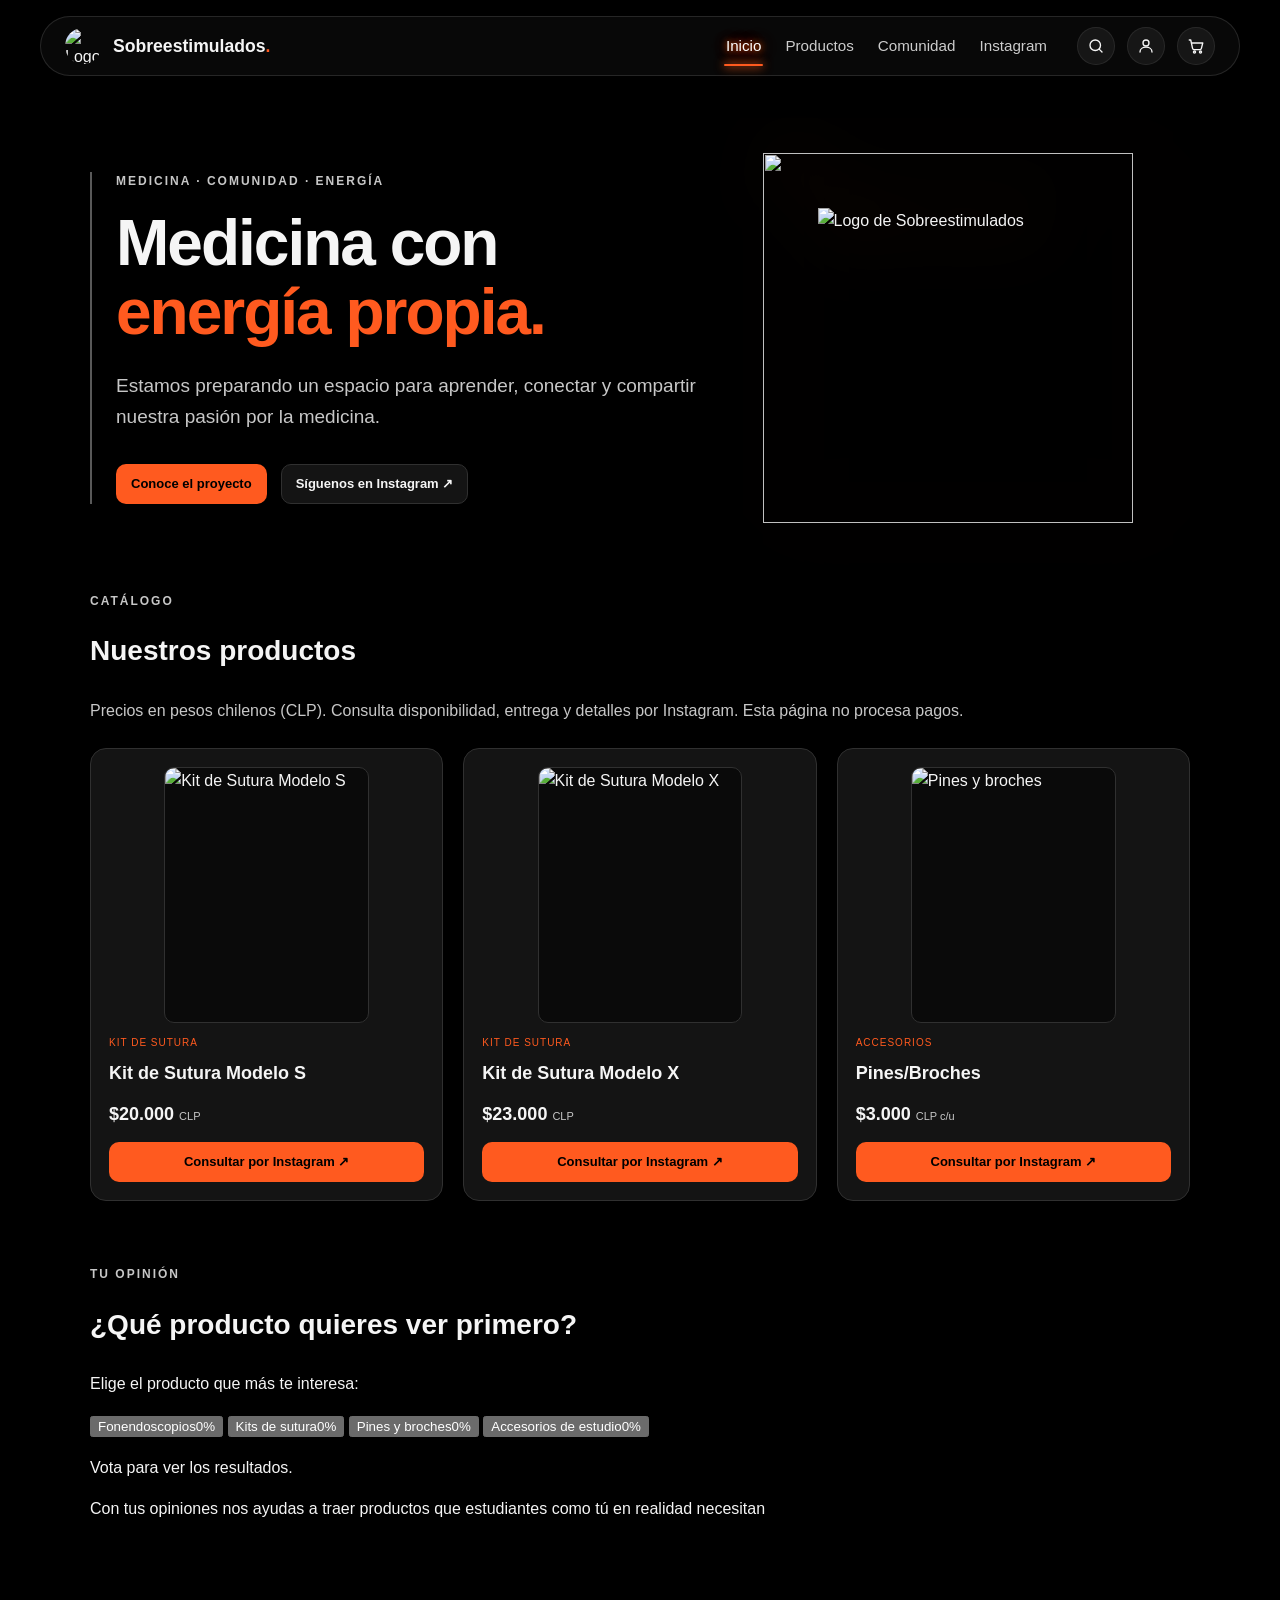
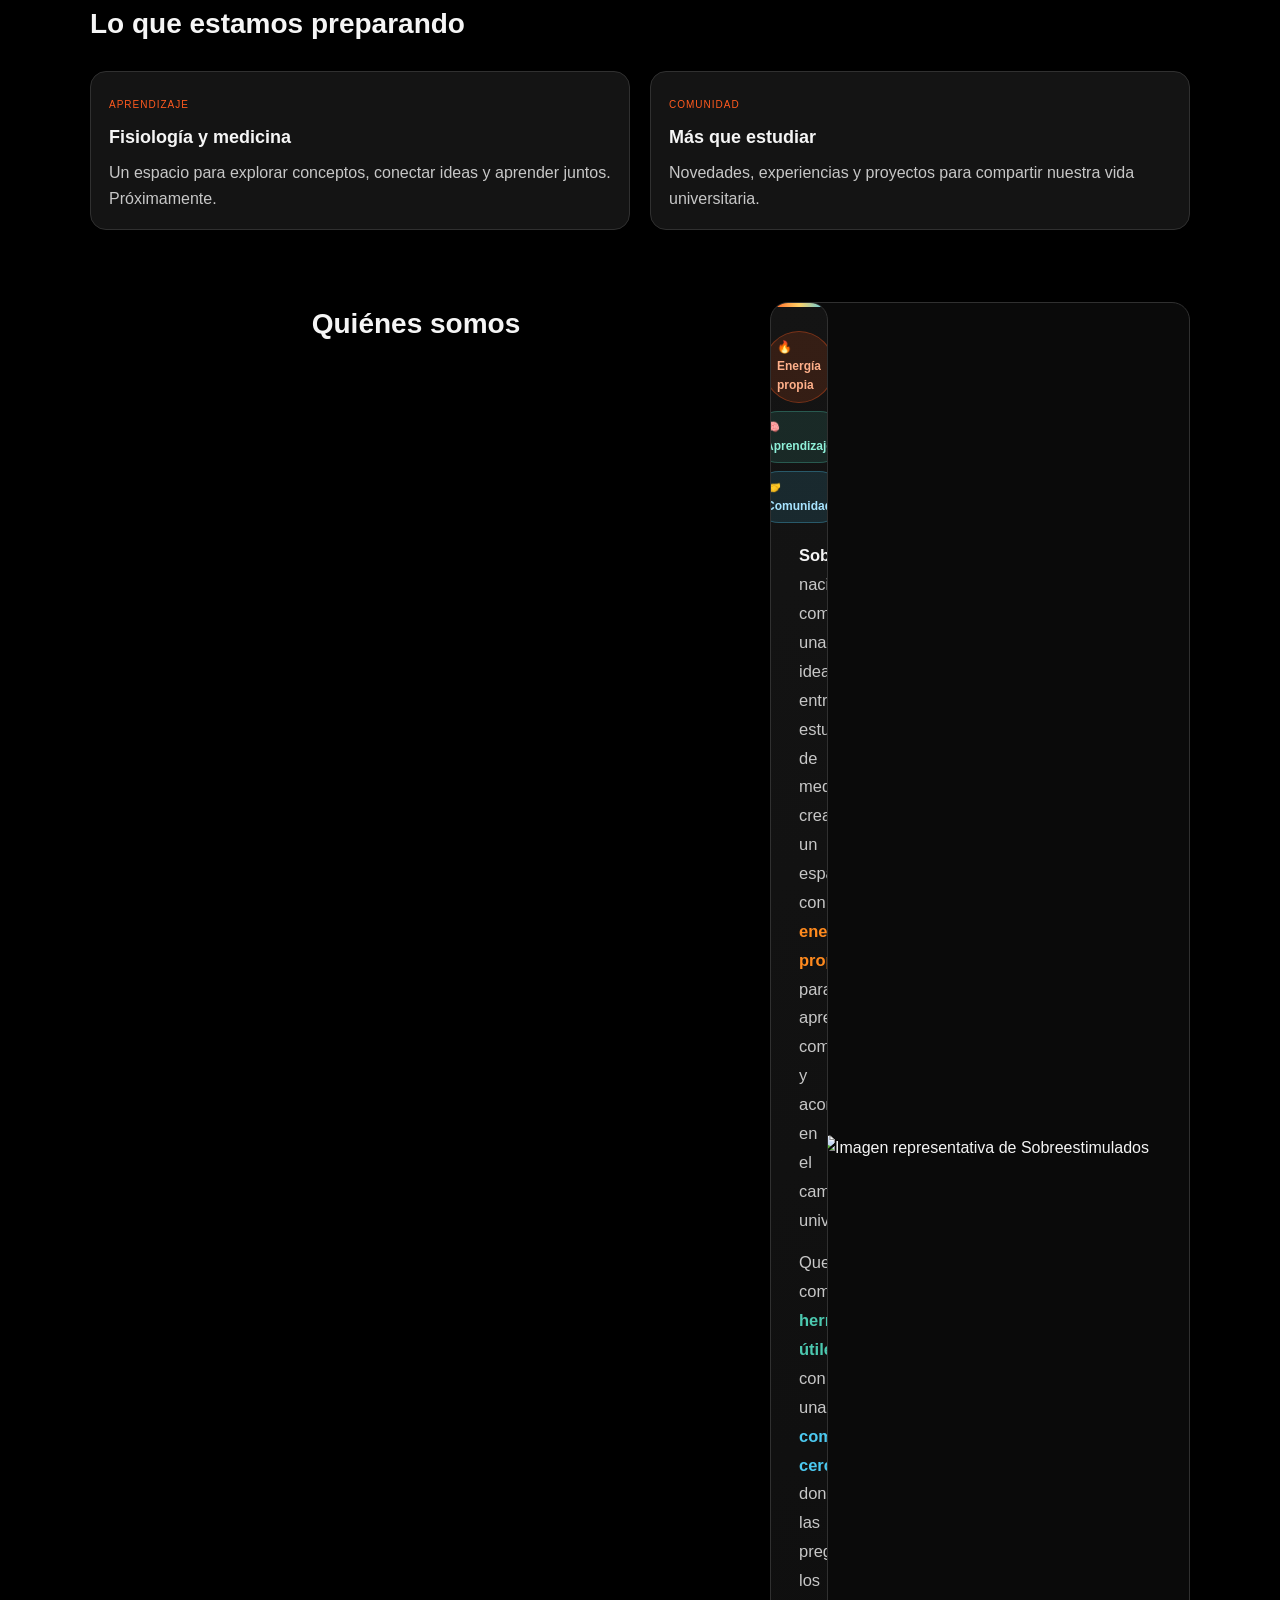
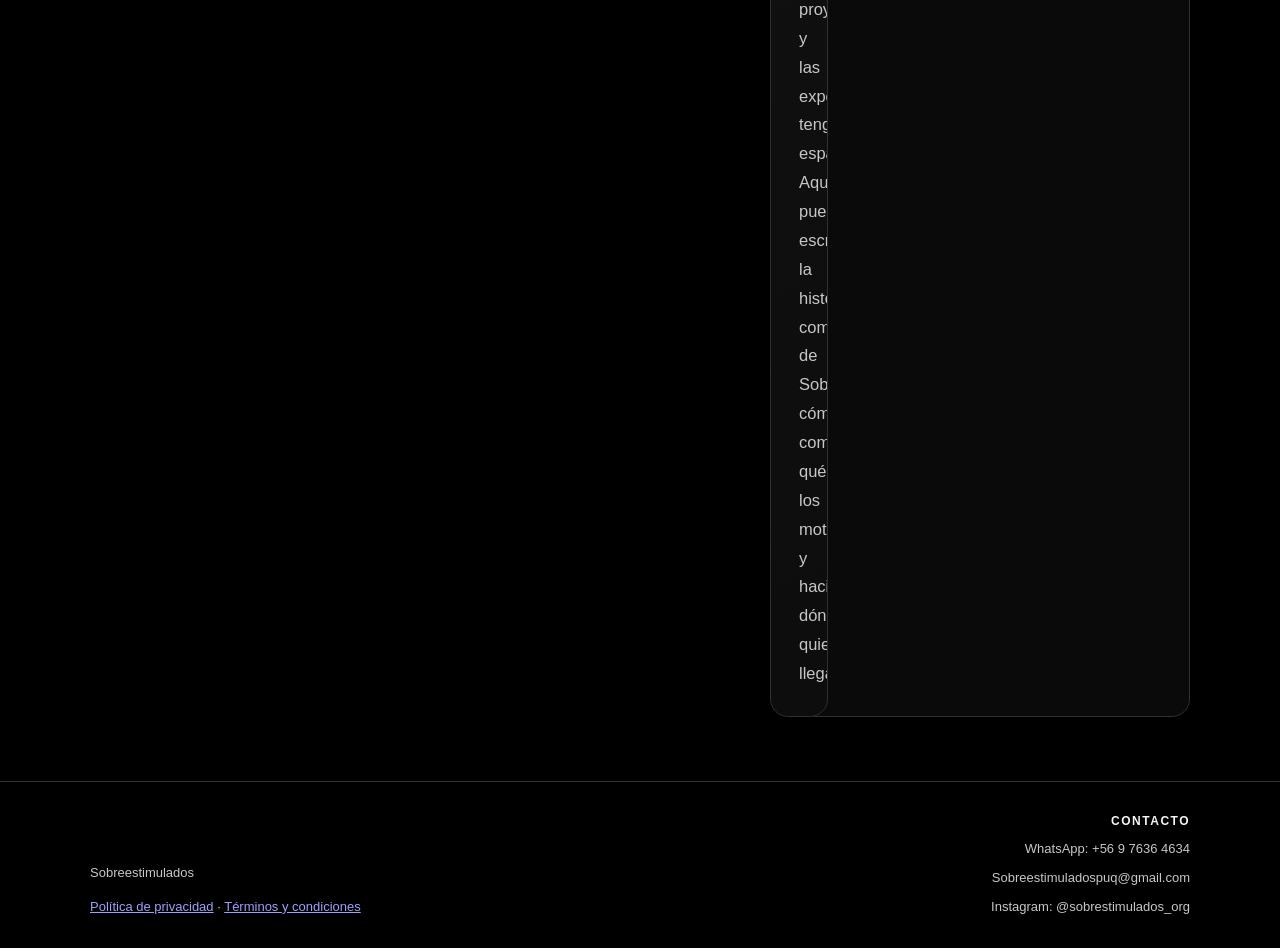
==== public/index.html @ a758793e "Centra Quiénes somos sobre su texto y alinea el hero con línea vertical" ====
<!DOCTYPE html>
<html lang="es-CL">
<head>
<meta charset="UTF-8">
<meta name="viewport" content="width=device-width, initial-scale=1.0, viewport-fit=cover">
<title>Sobreestimulados | Medicina, comunidad y energía</title>
<meta name="description" content="Sitio oficial de Sobreestimulados: kits de sutura, accesorios y una comunidad para aprender medicina con energía propia. Consulta disponibilidad por Instagram.">
<link rel="canonical" href="https://sobreestimulados.cl/">
<meta name="theme-color" content="#000000">
<meta property="og:type" content="website">
<meta property="og:site_name" content="Sobreestimulados">
<meta property="og:title" content="Sobreestimulados | Medicina, comunidad y energía">
<meta property="og:description" content="Kits de sutura, accesorios y comunidad para estudiantes de medicina. Consulta disponibilidad por Instagram.">
<meta property="og:url" content="https://sobreestimulados.cl/">
<meta property="og:image" content="https://sobreestimulados.cl/Logo%20SE%20png.png">
<meta property="og:locale" content="es_CL">
<meta name="twitter:card" content="summary_large_image">
<meta name="twitter:title" content="Sobreestimulados | Medicina, comunidad y energía">
<meta name="twitter:description" content="Kits de sutura, accesorios y comunidad para estudiantes de medicina. Consulta disponibilidad por Instagram.">
<meta name="twitter:image" content="https://sobreestimulados.cl/Logo%20SE%20png.png">
<meta http-equiv="Content-Security-Policy" content="default-src 'self'; script-src 'self' https://static.cloudflareinsights.com; style-src 'self' 'unsafe-inline' https://fonts.googleapis.com; font-src https://fonts.gstatic.com; img-src 'self' data:; connect-src 'self' https://cloudflareinsights.com; base-uri 'self'; form-action 'self'; object-src 'none'">
<link rel="icon" type="image/png" href="/Favicon%20Sobreestimulados.png?v=1">
<link rel="preconnect" href="https://fonts.googleapis.com">
<link rel="preconnect" href="https://fonts.gstatic.com" crossorigin>
<link href="https://fonts.googleapis.com/css2?family=League+Spartan:wght@600;700&display=swap" rel="stylesheet">
<link rel="stylesheet" href="/encuesta.css">
<style>
.logo-title,.hero-title{font-family:"League Spartan",system-ui,-apple-system,BlinkMacSystemFont,"Segoe UI",sans-serif;font-weight:700}
.hero-title{letter-spacing:.02em}
:root{--fondo:#000000;--superficie:#141414;--naranja:#FF5A1F;--naranja-hover:#FF8A1E;--texto:#F5F5F5;--texto-secundario:#C7C7C7;--borde:#303030}
*{box-sizing:border-box;-webkit-tap-highlight-color:transparent}html{color-scheme:dark;scroll-behavior:smooth}body{margin:0;min-height:100vh;background:var(--fondo);color:var(--texto);font-family:Arial,sans-serif;line-height:1.6;padding-top:calc(92px + env(safe-area-inset-top))}.contenedor{width:min(1100px,90%);margin:0 auto}.header-wrapper{position:fixed;top:max(16px,env(safe-area-inset-top));left:0;right:0;z-index:1000;display:flex;justify-content:center;padding:0 16px;pointer-events:none}.capsule-header{pointer-events:auto;width:100%;max-width:1200px;min-height:60px;display:flex;align-items:center;justify-content:space-between;gap:20px;padding:0 24px;border-radius:40px;background:rgba(18,18,18,.45);-webkit-backdrop-filter:blur(16px) saturate(180%);backdrop-filter:blur(16px) saturate(180%);border:1px solid rgba(255,255,255,.12);box-shadow:0 8px 32px rgba(0,0,0,.3);will-change:transform,backdrop-filter;transition:background-color .3s ease,border-color .3s ease}.marca-zona{display:flex;align-items:center;gap:12px;min-width:0}.logo-header{width:36px;height:36px;object-fit:contain;border-radius:50%;flex:0 0 auto}.marca{color:var(--texto);font-size:17.6px;font-weight:800;text-decoration:none;white-space:nowrap}.marca span{color:var(--naranja)}.header-derecha{display:flex;align-items:center;gap:28px}.nav-principal{display:flex;align-items:center;gap:20px}.nav-principal a{position:relative;color:#CCCCCC;text-decoration:none;font-size:15.2px;font-weight:500;white-space:nowrap;padding:6px 2px;transition:color .3s ease,text-shadow .3s ease}.nav-principal a::after{content:"";position:absolute;bottom:-2px;left:50%;width:0;height:2px;background-color:var(--naranja);box-shadow:0 0 8px var(--naranja),0 0 12px rgba(255,85,0,.8);border-radius:2px;transition:width .3s ease,left .3s ease}.nav-principal a:hover,.nav-principal a[aria-current="page"]{color:#FFFFFF;text-shadow:0 0 6px rgba(255,85,0,.9),0 0 12px rgba(255,85,0,.6),0 0 20px rgba(255,85,0,.4)}.nav-principal a:hover::after,.nav-principal a[aria-current="page"]::after{width:100%;left:0}.iconos-header{display:flex;align-items:center;gap:12px}.icono-header{display:inline-flex;align-items:center;justify-content:center;width:38px;height:38px;border:1px solid rgba(255,255,255,.08);border-radius:50%;background:rgba(255,255,255,.06);color:var(--texto);transition:background-color .2s ease,transform .15s ease}.icono-header:hover{background:rgba(255,255,255,.15)}.icono-header:active{transform:scale(.92)}.icono-header svg{width:18px;height:18px;fill:none;stroke:currentColor;stroke-width:1.8;stroke-linecap:round;stroke-linejoin:round}.portada{display:grid;grid-template-columns:1fr;align-items:center;gap:40px;padding:56px 0 64px;overflow:hidden}.hero-contenido{min-width:0;margin-left:0;border-left:2px solid rgba(255,255,255,.35);padding-left:24px}.hero-logo-columna{display:flex;justify-content:center;align-items:center}.hero-logo-wrapper{position:relative;width:380px;height:380px;display:flex;align-items:center;justify-content:center;margin:0 auto;transform:translateX(-5px);filter:drop-shadow(20px 0 35px rgba(255,85,0,.35));transition:transform .3s ease}.hero-mascot{position:relative;width:260px;height:260px;z-index:10;object-fit:contain}.hero-flames{position:absolute;top:50%;left:50%;width:370px;height:370px;z-index:1;object-fit:contain;pointer-events:none;user-select:none;transform:translate(-50%,-50%);transform-origin:center;animation:flameGlow 2.5s ease-in-out infinite alternate}.etiqueta{margin:0 0 18px;color:var(--texto-secundario);font-size:12px;font-weight:700;letter-spacing:2px;text-align:left}h1{margin:0 0 24px;font-size:clamp(38px,6vw,64px);line-height:1.08;letter-spacing:-2px;text-align:left}h1 span{color:var(--naranja)}.descripcion{max-width:580px;margin:0;color:var(--texto-secundario);font-size:19px;text-align:left}.acciones{display:flex;flex-wrap:wrap;gap:14px;margin-top:32px;justify-content:flex-start}.boton{display:inline-flex;justify-content:center;align-items:center;min-height:40px;padding:8px 14px;border:1px solid transparent;border-radius:10px;font-size:13px;font-weight:700;text-decoration:none;transition:background-color .2s,border-color .2s}.boton-principal{background:var(--naranja);color:#000000}.boton-principal:hover{background:var(--naranja-hover)}.boton-secundario{background:var(--superficie);color:var(--texto);border-color:var(--borde)}.boton-secundario:hover{border-color:var(--naranja)}a:focus-visible{outline:3px solid var(--naranja);outline-offset:5px}.seccion{padding-bottom:64px;scroll-margin-top:110px}h2{margin:0 0 24px;font-size:28px}.tarjetas{display:grid;grid-template-columns:repeat(2,minmax(0,1fr));gap:20px}.tarjeta{padding:18px;background:var(--superficie);border:1px solid var(--borde);border-radius:16px}.categoria{color:var(--naranja);font-size:10px;letter-spacing:1px}.tarjeta h3{margin:8px 0;font-size:18px}.tarjeta p{margin:0;color:var(--texto-secundario)}footer{padding:30px 0;border-top:1px solid var(--borde);color:var(--texto-secundario);font-size:13px}.footer-contenido{display:flex;flex-direction:column;gap:22px;align-items:flex-start;justify-content:space-between}.footer-contacto{display:flex;flex-direction:column;gap:8px;text-align:right;align-items:flex-end;margin-left:auto}.footer-contacto a{color:var(--texto-secundario);text-decoration:none;transition:color .2s ease}.footer-contacto a:hover{color:var(--naranja)}.footer-contacto strong{display:block;color:var(--texto);font-size:12px;letter-spacing:1.5px;text-transform:uppercase}
.productos-grid{display:grid;grid-template-columns:repeat(3,minmax(0,1fr));gap:20px}.producto{display:flex;flex-direction:column;min-width:0}.foto-producto{display:block;width:65%;margin:0 auto 12px;height:auto;aspect-ratio:4/5;object-fit:contain;background:#0A0A0A;border:1px solid var(--borde);border-radius:10px}.tarjeta .precio{margin:4px 0 14px;color:var(--texto);font-size:18px;font-weight:800}.precio small{font-size:11px;font-weight:400;color:var(--texto-secundario)}.producto .boton{margin-top:auto}.nota-productos{color:var(--texto-secundario);margin:0 0 24px}
.saltar{position:absolute;left:-9999px;top:0;background:var(--naranja);color:#000;padding:12px 18px;border-radius:0 0 12px 0;font-weight:700;z-index:1100}.saltar:focus{left:0}
.quienes-bloque{margin-top:72px;display:grid;grid-template-columns:1fr;gap:24px}.quienes-bloque h2{grid-column:1;text-align:center;margin-bottom:0}.quienes-grid{display:grid;grid-template-columns:1fr;gap:24px;align-items:stretch}.quienes-texto{padding:28px;background:linear-gradient(160deg,#141414,#0D0D0D);border:1px solid var(--borde);border-radius:18px;position:relative;overflow:hidden}.quienes-texto::before{content:"";position:absolute;top:0;left:0;width:100%;height:4px;background:linear-gradient(90deg,#FF5A1F,#FFD166,#4CC9F0)}.quienes-chips{display:flex;flex-wrap:wrap;justify-content:center;gap:8px;margin:0 0 18px}.chip{display:inline-flex;align-items:center;gap:6px;padding:6px 12px;border-radius:999px;font-size:12px;font-weight:700;border:1px solid rgba(255,255,255,.12)}.chip-naranja{background:rgba(255,90,31,.14);color:#FFB08A;border-color:rgba(255,90,31,.35)}.chip-verde{background:rgba(76,201,176,.12);color:#8FF0D9;border-color:rgba(76,201,176,.30)}.chip-celeste{background:rgba(76,201,240,.12);color:#A8E4FF;border-color:rgba(76,201,240,.30)}.quienes-texto p{margin:0;color:var(--texto-secundario);font-size:16.5px;line-height:1.75}.quienes-texto p+p{margin-top:14px}.quienes-centrado{text-align:center}.quienes-texto strong{color:var(--texto)}.resaltado-naranja{color:#FF8A1E;font-weight:700}.resaltado-verde{color:#4CC9B0;font-weight:700}.resaltado-celeste{color:#4CC9F0;font-weight:700}.quienes-imagen{display:flex;align-items:center;justify-content:center;padding:20px;background:#0A0A0A;border:1px solid var(--borde);border-radius:18px;min-height:280px}.quienes-imagen img{width:100%;max-width:420px;height:auto;object-fit:contain;border-radius:14px}
@keyframes flameGlow{from{filter:drop-shadow(0 0 12px rgba(255,90,31,.4));transform:translate(-50%,-50%) scale(1)}to{filter:drop-shadow(0 0 26px rgba(255,138,30,.75));transform:translate(-50%,-50%) scale(1.04)}}
@media(min-width:900px){.portada{grid-template-columns:minmax(0,1fr) minmax(320px,430px);gap:48px}.hero-logo-columna{justify-content:flex-end;padding-right:45px}.quienes-bloque{grid-template-columns:minmax(0,1.15fr) minmax(280px,420px);gap:28px}.quienes-grid{grid-template-columns:minmax(0,1.15fr) minmax(280px,420px);gap:28px}.footer-contenido{flex-direction:row;align-items:flex-end}}
@media(max-width:1024px){.hero-logo-wrapper{transform:translateX(-5px);max-width:380px}}
@media(max-width:899px){.hero-logo-columna{order:-1;margin-bottom:8px;padding-right:0}.hero-logo-wrapper{width:min(320px,82vw);height:min(320px,82vw);transform:none;filter:none}.hero-mascot{width:min(220px,58vw);height:min(220px,58vw)}.hero-flames{width:min(370px,92vw);height:min(370px,92vw);top:50%;left:50%;transform:translate(-50%,-50%)}.header-derecha{gap:16px}.nav-principal{gap:14px}.nav-principal a{font-size:13.5px}.quienes-bloque{margin-top:56px}.footer-contacto{text-align:left;align-items:flex-start;margin-left:0}}
@media(max-width:768px){.nav-principal{display:none}.capsule-header{padding:0 16px;min-height:56px}}
@media(max-width:600px){.portada{padding:36px 0 48px;gap:28px}h1{letter-spacing:-1px}.tarjetas,.productos-grid{grid-template-columns:1fr}.acciones .boton{width:100%}.marca{font-size:16.5px}.iconos-header{gap:8px}.icono-header{width:34px;height:34px}.icono-header svg{width:16px;height:16px}.quienes-bloque{margin-top:48px}.quienes-texto{padding:22px}.quienes-imagen{min-height:220px;padding:16px}.footer-contenido{align-items:flex-start}.footer-contacto{text-align:left;align-items:flex-start}}
@media (prefers-reduced-motion: reduce){html{scroll-behavior:auto}.boton{transition:none}.hero-flames{animation:none}.capsule-header{transition:none}.hero-logo-wrapper{transition:none}}
</style>
</head>
<body>
<a class="saltar" href="#contenido">Saltar al contenido principal</a>
<div class="header-wrapper">
<header class="capsule-header">
<div class="marca-zona">
<img class="logo-header" src="/Logo%20SE%20png.png?v=logo-4" alt="Logo de Sobreestimulados" width="36" height="36">
<a class="marca" href="#inicio">Sobreestimulados<span>.</span></a>
</div>
<div class="header-derecha">
<nav class="nav-principal" aria-label="Navegación principal">
<a href="#inicio" aria-current="page">Inicio</a>
<a href="/productos.html">Productos</a>
<a href="#comunidad">Comunidad</a>
<a href="https://www.instagram.com/sobrestimulados_org/" target="_blank" rel="noopener noreferrer">Instagram</a>
</nav>
<div class="iconos-header" aria-hidden="true">
<span class="icono-header">
<svg viewBox="0 0 24 24"><circle cx="11" cy="11" r="7"></circle><path d="M20 20l-3.5-3.5"></path></svg>
</span>
<span class="icono-header">
<svg viewBox="0 0 24 24"><circle cx="12" cy="8" r="4"></circle><path d="M4 20c0-4 3.6-6.5 8-6.5s8 2.5 8 6.5"></path></svg>
</span>
<span class="icono-header">
<svg viewBox="0 0 24 24"><path d="M3 4h2l2.4 11.2a2 2 0 0 0 2 1.6h7.8a2 2 0 0 0 2-1.6L21 8H6"></path><circle cx="10" cy="20" r="1.4"></circle><circle cx="18" cy="20" r="1.4"></circle></svg>
</span>
</div>
</div>
</header>
</div>
<main id="contenido" class="contenedor">
<section id="inicio" class="portada" aria-labelledby="titulo">
<div class="hero-contenido">
<p class="etiqueta">MEDICINA · COMUNIDAD · ENERGÍA</p>
<h1 id="titulo">Medicina con<br><span>energía propia.</span></h1>
<p class="descripcion">Estamos preparando un espacio para aprender, conectar y compartir nuestra pasión por la medicina.</p>
<div class="acciones"><a class="boton boton-principal" href="#comunidad">Conoce el proyecto</a><a class="boton boton-secundario" href="https://www.instagram.com/sobrestimulados_org/" target="_blank" rel="noopener noreferrer">Síguenos en Instagram ↗</a></div>
</div>
<div class="hero-logo-columna">
<div class="hero-logo-wrapper">
<img class="hero-mascot" src="/Logo%20SE%20png.png?v=logo-4" alt="Logo de Sobreestimulados" width="260" height="260">
<img class="hero-flames" src="/Assets-llamas.png" alt="" aria-hidden="true" decoding="async" width="370" height="370">
</div>
</div>
</section>
<section id="productos" class="seccion" aria-labelledby="titulo-productos">
<p class="etiqueta">CATÁLOGO</p><h2 id="titulo-productos">Nuestros productos</h2>
<p class="nota-productos">Precios en pesos chilenos (CLP). Consulta disponibilidad, entrega y detalles por Instagram. Esta página no procesa pagos.</p>
<div class="productos-grid">
<article class="tarjeta producto"><img class="foto-producto" src="/kit-sutura-a.jpg" alt="Kit de Sutura Modelo S" loading="lazy" decoding="async" width="800" height="1000"><span class="categoria">KIT DE SUTURA</span><h3>Kit de Sutura Modelo S</h3><p class="precio">$20.000 <small>CLP</small></p><a class="boton boton-principal" href="https://www.instagram.com/sobrestimulados_org/" target="_blank" rel="noopener noreferrer" aria-label="Consultar por Instagram sobre Kit de Sutura Modelo S">Consultar por Instagram ↗</a></article>
<article class="tarjeta producto"><img class="foto-producto" src="/kit-sutura-x.jpg" alt="Kit de Sutura Modelo X" loading="lazy" decoding="async" width="800" height="1000"><span class="categoria">KIT DE SUTURA</span><h3>Kit de Sutura Modelo X</h3><p class="precio">$23.000 <small>CLP</small></p><a class="boton boton-principal" href="https://www.instagram.com/sobrestimulados_org/" target="_blank" rel="noopener noreferrer" aria-label="Consultar por Instagram sobre Kit de Sutura Modelo X">Consultar por Instagram ↗</a></article>
<article class="tarjeta producto"><img class="foto-producto" src="/pines-broches.jpg" alt="Pines y broches" loading="lazy" decoding="async" width="800" height="1000"><span class="categoria">ACCESORIOS</span><h3>Pines/Broches</h3><p class="precio">$3.000 <small>CLP c/u</small></p><a class="boton boton-principal" href="https://www.instagram.com/sobrestimulados_org/" target="_blank" rel="noopener noreferrer" aria-label="Consultar por Instagram sobre Pines/Broches">Consultar por Instagram ↗</a></article>
</div></section>
<section id="encuesta" class="seccion encuesta-seccion" aria-labelledby="titulo-encuesta">
<p class="etiqueta">TU OPINIÓN</p>
<h2 id="titulo-encuesta">¿Qué producto quieres ver primero?</h2>
<div class="survey-section">
<div class="survey-card">
<p class="survey-question">Elige el producto que más te interesa:</p>
<div class="survey-options" role="group" aria-label="Opciones de la encuesta">
<button class="poll-option" type="button" data-option="fonendoscopios"><span class="option-label">Fonendoscopios</span><span class="option-result"><span class="option-bar" aria-hidden="true"></span><span class="option-percent">0%</span></span></button>
<button class="poll-option" type="button" data-option="kits-sutura"><span class="option-label">Kits de sutura</span><span class="option-result"><span class="option-bar" aria-hidden="true"></span><span class="option-percent">0%</span></span></button>
<button class="poll-option" type="button" data-option="pines-broches"><span class="option-label">Pines y broches</span><span class="option-result"><span class="option-bar" aria-hidden="true"></span><span class="option-percent">0%</span></span></button>
<button class="poll-option" type="button" data-option="accesorios-estudio"><span class="option-label">Accesorios de estudio</span><span class="option-result"><span class="option-bar" aria-hidden="true"></span><span class="option-percent">0%</span></span></button>
</div>
<p class="survey-status" role="status" aria-live="polite">Vota para ver los resultados.</p>
</div>
<div class="survey-description">
<p>Con tus opiniones nos ayudas a traer productos que estudiantes como tú en realidad necesitan</p>
</div>
</div>
</section>
<section id="comunidad" class="seccion" aria-labelledby="titulo-comunidad"><h2 id="titulo-comunidad">Lo que estamos preparando</h2><div class="tarjetas"><article class="tarjeta"><span class="categoria">APRENDIZAJE</span><h3>Fisiología y medicina</h3><p>Un espacio para explorar conceptos, conectar ideas y aprender juntos. Próximamente.</p></article><article class="tarjeta"><span class="categoria">COMUNIDAD</span><h3>Más que estudiar</h3><p>Novedades, experiencias y proyectos para compartir nuestra vida universitaria.</p></article></div>
<div class="quienes-bloque">
<h2 id="titulo-quienes">Quiénes somos</h2>
<div class="quienes-grid">
<div class="quienes-texto">
<div class="quienes-chips" aria-hidden="true">
<span class="chip chip-naranja">🔥 Energía propia</span>
<span class="chip chip-verde">🧠 Aprendizaje</span>
<span class="chip chip-celeste">🤝 Comunidad</span>
</div>
<p><strong class="resaltado-naranja">Sobreestimulados</strong> nació como una idea entre estudiantes de medicina: crear un espacio con <span class="resaltado-naranja">energía propia</span> para aprender, compartir y acompañarse en el camino universitario.</p>
<p class="quienes-centrado">Queremos combinar <span class="resaltado-verde">herramientas útiles</span> con una <span class="resaltado-celeste">comunidad cercana</span>, donde las preguntas, los proyectos y las experiencias tengan espacio. Aquí puedes escribir la historia completa de Sobreestimulados: cómo comenzó, qué los motiva y hacia dónde quieren llegar.</p>
</div>
<div class="quienes-imagen">
<img src="/Logo%20SE%20png.png?v=quienes-somos" alt="Imagen representativa de Sobreestimulados" loading="lazy" decoding="async" width="420" height="420">
</div>
</div>
</div>
</section>
</main>
<footer><div class="contenedor"><div class="footer-contenido">
<div>
<p>Sobreestimulados</p>
<nav aria-label="Enlaces legales"><a href="/privacidad.html">Política de privacidad</a> · <a href="/terminos.html">Términos y condiciones</a></nav>
</div>
<div class="footer-contacto">
<strong>Contacto</strong>
<a href="https://wa.me/56976364634" target="_blank" rel="noopener noreferrer">WhatsApp: +56 9 7636 4634</a>
<a href="mailto:Sobreestimuladospuq@gmail.com">Sobreestimuladospuq@gmail.com</a>
<a href="https://www.instagram.com/sobrestimulados_org/" target="_blank" rel="noopener noreferrer">Instagram: @sobrestimulados_org</a>
</div>
</div></div></footer>
<script src="/encuesta.js" defer></script>
</body>
</html>
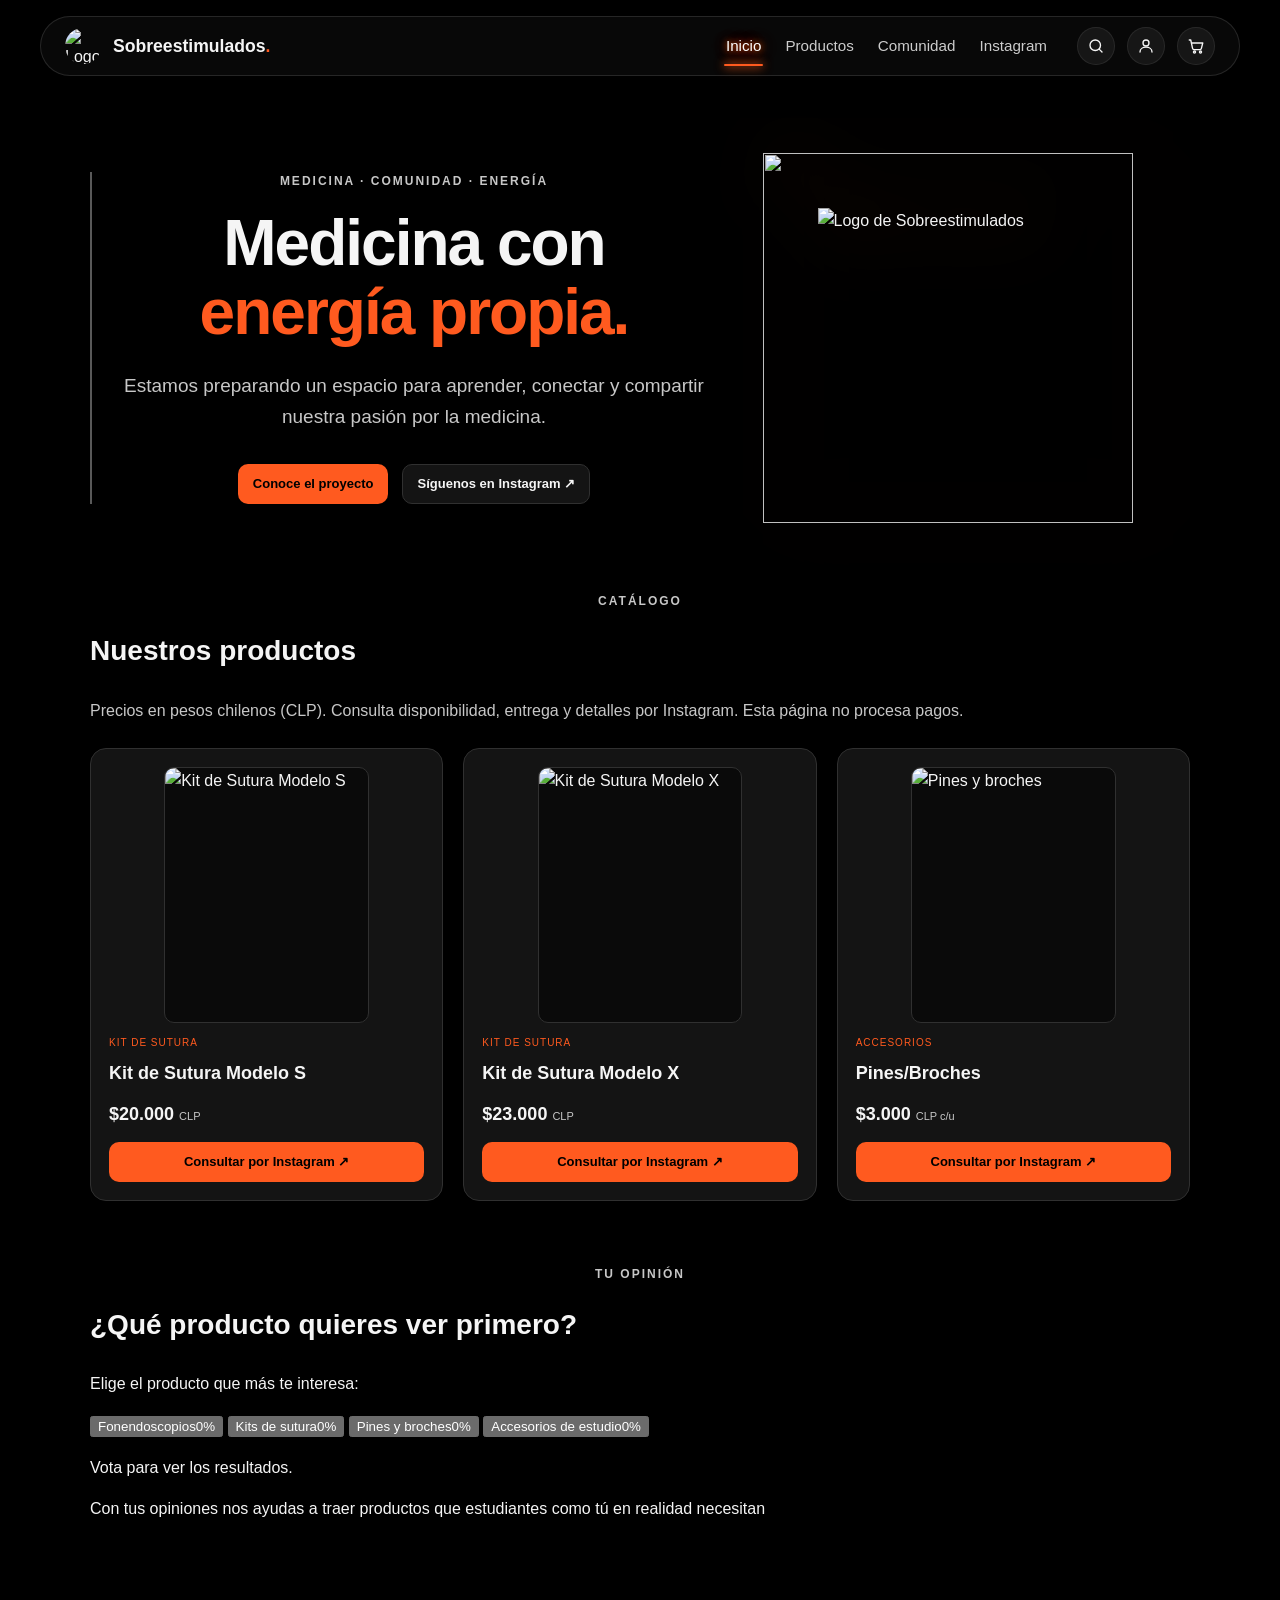
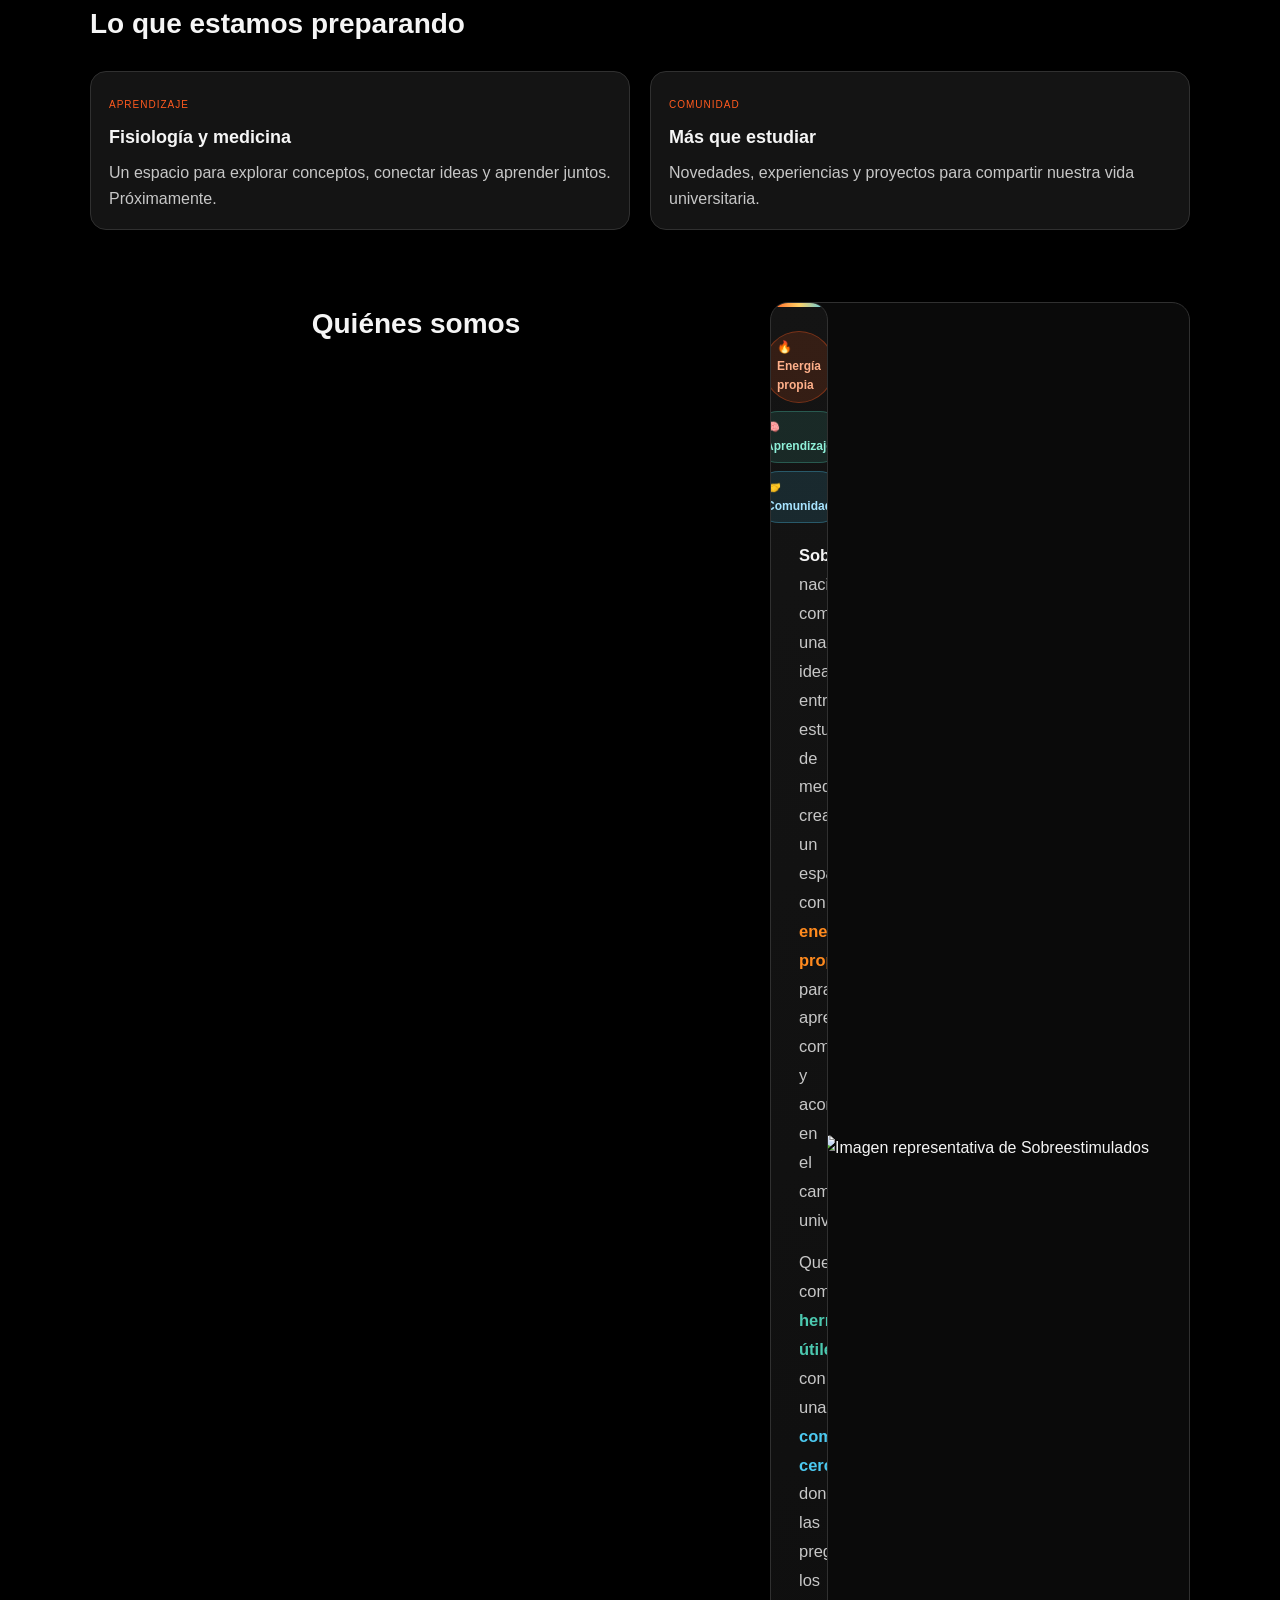
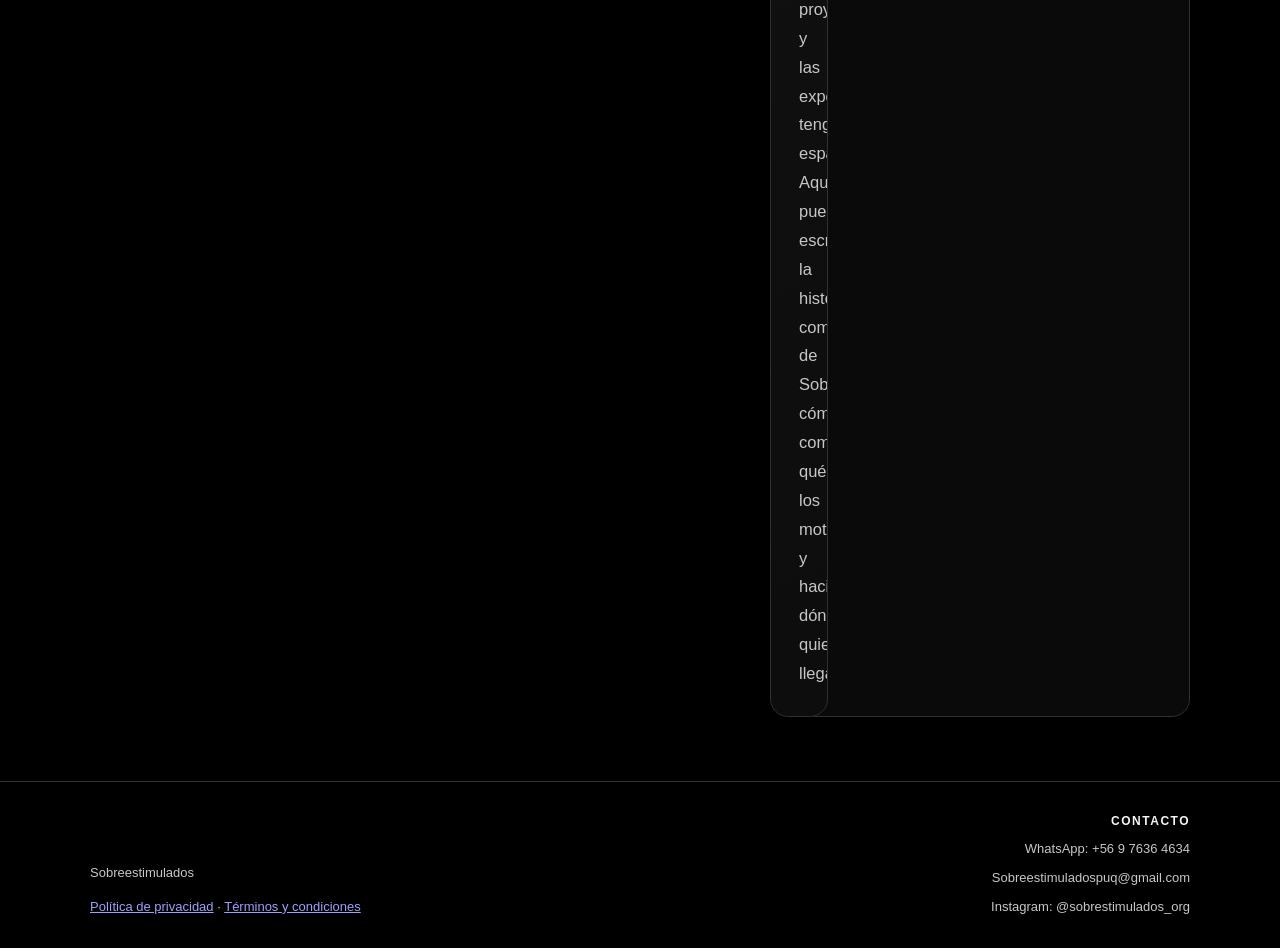
==== commit 1ca804e2: "Separa Quiénes somos y centra los elementos del hero" ====
--- a/public/index.html
+++ b/public/index.html
@@ -28,16 +28,16 @@
 .logo-title,.hero-title{font-family:"League Spartan",system-ui,-apple-system,BlinkMacSystemFont,"Segoe UI",sans-serif;font-weight:700}
 .hero-title{letter-spacing:.02em}
 :root{--fondo:#000000;--superficie:#141414;--naranja:#FF5A1F;--naranja-hover:#FF8A1E;--texto:#F5F5F5;--texto-secundario:#C7C7C7;--borde:#303030}
-*{box-sizing:border-box;-webkit-tap-highlight-color:transparent}html{color-scheme:dark;scroll-behavior:smooth}body{margin:0;min-height:100vh;background:var(--fondo);color:var(--texto);font-family:Arial,sans-serif;line-height:1.6;padding-top:calc(92px + env(safe-area-inset-top))}.contenedor{width:min(1100px,90%);margin:0 auto}.header-wrapper{position:fixed;top:max(16px,env(safe-area-inset-top));left:0;right:0;z-index:1000;display:flex;justify-content:center;padding:0 16px;pointer-events:none}.capsule-header{pointer-events:auto;width:100%;max-width:1200px;min-height:60px;display:flex;align-items:center;justify-content:space-between;gap:20px;padding:0 24px;border-radius:40px;background:rgba(18,18,18,.45);-webkit-backdrop-filter:blur(16px) saturate(180%);backdrop-filter:blur(16px) saturate(180%);border:1px solid rgba(255,255,255,.12);box-shadow:0 8px 32px rgba(0,0,0,.3);will-change:transform,backdrop-filter;transition:background-color .3s ease,border-color .3s ease}.marca-zona{display:flex;align-items:center;gap:12px;min-width:0}.logo-header{width:36px;height:36px;object-fit:contain;border-radius:50%;flex:0 0 auto}.marca{color:var(--texto);font-size:17.6px;font-weight:800;text-decoration:none;white-space:nowrap}.marca span{color:var(--naranja)}.header-derecha{display:flex;align-items:center;gap:28px}.nav-principal{display:flex;align-items:center;gap:20px}.nav-principal a{position:relative;color:#CCCCCC;text-decoration:none;font-size:15.2px;font-weight:500;white-space:nowrap;padding:6px 2px;transition:color .3s ease,text-shadow .3s ease}.nav-principal a::after{content:"";position:absolute;bottom:-2px;left:50%;width:0;height:2px;background-color:var(--naranja);box-shadow:0 0 8px var(--naranja),0 0 12px rgba(255,85,0,.8);border-radius:2px;transition:width .3s ease,left .3s ease}.nav-principal a:hover,.nav-principal a[aria-current="page"]{color:#FFFFFF;text-shadow:0 0 6px rgba(255,85,0,.9),0 0 12px rgba(255,85,0,.6),0 0 20px rgba(255,85,0,.4)}.nav-principal a:hover::after,.nav-principal a[aria-current="page"]::after{width:100%;left:0}.iconos-header{display:flex;align-items:center;gap:12px}.icono-header{display:inline-flex;align-items:center;justify-content:center;width:38px;height:38px;border:1px solid rgba(255,255,255,.08);border-radius:50%;background:rgba(255,255,255,.06);color:var(--texto);transition:background-color .2s ease,transform .15s ease}.icono-header:hover{background:rgba(255,255,255,.15)}.icono-header:active{transform:scale(.92)}.icono-header svg{width:18px;height:18px;fill:none;stroke:currentColor;stroke-width:1.8;stroke-linecap:round;stroke-linejoin:round}.portada{display:grid;grid-template-columns:1fr;align-items:center;gap:40px;padding:56px 0 64px;overflow:hidden}.hero-contenido{min-width:0;margin-left:0;border-left:2px solid rgba(255,255,255,.35);padding-left:24px}.hero-logo-columna{display:flex;justify-content:center;align-items:center}.hero-logo-wrapper{position:relative;width:380px;height:380px;display:flex;align-items:center;justify-content:center;margin:0 auto;transform:translateX(-5px);filter:drop-shadow(20px 0 35px rgba(255,85,0,.35));transition:transform .3s ease}.hero-mascot{position:relative;width:260px;height:260px;z-index:10;object-fit:contain}.hero-flames{position:absolute;top:50%;left:50%;width:370px;height:370px;z-index:1;object-fit:contain;pointer-events:none;user-select:none;transform:translate(-50%,-50%);transform-origin:center;animation:flameGlow 2.5s ease-in-out infinite alternate}.etiqueta{margin:0 0 18px;color:var(--texto-secundario);font-size:12px;font-weight:700;letter-spacing:2px;text-align:left}h1{margin:0 0 24px;font-size:clamp(38px,6vw,64px);line-height:1.08;letter-spacing:-2px;text-align:left}h1 span{color:var(--naranja)}.descripcion{max-width:580px;margin:0;color:var(--texto-secundario);font-size:19px;text-align:left}.acciones{display:flex;flex-wrap:wrap;gap:14px;margin-top:32px;justify-content:flex-start}.boton{display:inline-flex;justify-content:center;align-items:center;min-height:40px;padding:8px 14px;border:1px solid transparent;border-radius:10px;font-size:13px;font-weight:700;text-decoration:none;transition:background-color .2s,border-color .2s}.boton-principal{background:var(--naranja);color:#000000}.boton-principal:hover{background:var(--naranja-hover)}.boton-secundario{background:var(--superficie);color:var(--texto);border-color:var(--borde)}.boton-secundario:hover{border-color:var(--naranja)}a:focus-visible{outline:3px solid var(--naranja);outline-offset:5px}.seccion{padding-bottom:64px;scroll-margin-top:110px}h2{margin:0 0 24px;font-size:28px}.tarjetas{display:grid;grid-template-columns:repeat(2,minmax(0,1fr));gap:20px}.tarjeta{padding:18px;background:var(--superficie);border:1px solid var(--borde);border-radius:16px}.categoria{color:var(--naranja);font-size:10px;letter-spacing:1px}.tarjeta h3{margin:8px 0;font-size:18px}.tarjeta p{margin:0;color:var(--texto-secundario)}footer{padding:30px 0;border-top:1px solid var(--borde);color:var(--texto-secundario);font-size:13px}.footer-contenido{display:flex;flex-direction:column;gap:22px;align-items:flex-start;justify-content:space-between}.footer-contacto{display:flex;flex-direction:column;gap:8px;text-align:right;align-items:flex-end;margin-left:auto}.footer-contacto a{color:var(--texto-secundario);text-decoration:none;transition:color .2s ease}.footer-contacto a:hover{color:var(--naranja)}.footer-contacto strong{display:block;color:var(--texto);font-size:12px;letter-spacing:1.5px;text-transform:uppercase}
+*{box-sizing:border-box;-webkit-tap-highlight-color:transparent}html{color-scheme:dark;scroll-behavior:smooth}body{margin:0;min-height:100vh;background:var(--fondo);color:var(--texto);font-family:Arial,sans-serif;line-height:1.6;padding-top:calc(92px + env(safe-area-inset-top))}.contenedor{width:min(1100px,90%);margin:0 auto}.header-wrapper{position:fixed;top:max(16px,env(safe-area-inset-top));left:0;right:0;z-index:1000;display:flex;justify-content:center;padding:0 16px;pointer-events:none}.capsule-header{pointer-events:auto;width:100%;max-width:1200px;min-height:60px;display:flex;align-items:center;justify-content:space-between;gap:20px;padding:0 24px;border-radius:40px;background:rgba(18,18,18,.45);-webkit-backdrop-filter:blur(16px) saturate(180%);backdrop-filter:blur(16px) saturate(180%);border:1px solid rgba(255,255,255,.12);box-shadow:0 8px 32px rgba(0,0,0,.3);will-change:transform,backdrop-filter;transition:background-color .3s ease,border-color .3s ease}.marca-zona{display:flex;align-items:center;gap:12px;min-width:0}.logo-header{width:36px;height:36px;object-fit:contain;border-radius:50%;flex:0 0 auto}.marca{color:var(--texto);font-size:17.6px;font-weight:800;text-decoration:none;white-space:nowrap}.marca span{color:var(--naranja)}.header-derecha{display:flex;align-items:center;gap:28px}.nav-principal{display:flex;align-items:center;gap:20px}.nav-principal a{position:relative;color:#CCCCCC;text-decoration:none;font-size:15.2px;font-weight:500;white-space:nowrap;padding:6px 2px;transition:color .3s ease,text-shadow .3s ease}.nav-principal a::after{content:"";position:absolute;bottom:-2px;left:50%;width:0;height:2px;background-color:var(--naranja);box-shadow:0 0 8px var(--naranja),0 0 12px rgba(255,85,0,.8);border-radius:2px;transition:width .3s ease,left .3s ease}.nav-principal a:hover,.nav-principal a[aria-current="page"]{color:#FFFFFF;text-shadow:0 0 6px rgba(255,85,0,.9),0 0 12px rgba(255,85,0,.6),0 0 20px rgba(255,85,0,.4)}.nav-principal a:hover::after,.nav-principal a[aria-current="page"]::after{width:100%;left:0}.iconos-header{display:flex;align-items:center;gap:12px}.icono-header{display:inline-flex;align-items:center;justify-content:center;width:38px;height:38px;border:1px solid rgba(255,255,255,.08);border-radius:50%;background:rgba(255,255,255,.06);color:var(--texto);transition:background-color .2s ease,transform .15s ease}.icono-header:hover{background:rgba(255,255,255,.15)}.icono-header:active{transform:scale(.92)}.icono-header svg{width:18px;height:18px;fill:none;stroke:currentColor;stroke-width:1.8;stroke-linecap:round;stroke-linejoin:round}.portada{display:grid;grid-template-columns:1fr;align-items:center;gap:40px;padding:56px 0 64px;overflow:hidden}.hero-contenido{min-width:0;margin-left:0;border-left:2px solid rgba(255,255,255,.35);padding-left:24px;text-align:center}.hero-logo-columna{display:flex;justify-content:center;align-items:center}.hero-logo-wrapper{position:relative;width:380px;height:380px;display:flex;align-items:center;justify-content:center;margin:0 auto;transform:translateX(-5px);filter:drop-shadow(20px 0 35px rgba(255,85,0,.35));transition:transform .3s ease}.hero-mascot{position:relative;width:260px;height:260px;z-index:10;object-fit:contain}.hero-flames{position:absolute;top:50%;left:50%;width:370px;height:370px;z-index:1;object-fit:contain;pointer-events:none;user-select:none;transform:translate(-50%,-50%);transform-origin:center;animation:flameGlow 2.5s ease-in-out infinite alternate}.etiqueta{margin:0 0 18px;color:var(--texto-secundario);font-size:12px;font-weight:700;letter-spacing:2px;text-align:center}h1{margin:0 0 24px;font-size:clamp(38px,6vw,64px);line-height:1.08;letter-spacing:-2px;text-align:center}h1 span{color:var(--naranja)}.descripcion{max-width:580px;margin:0 auto;color:var(--texto-secundario);font-size:19px;text-align:center}.acciones{display:flex;flex-wrap:wrap;gap:14px;margin-top:32px;justify-content:center}.boton{display:inline-flex;justify-content:center;align-items:center;min-height:40px;padding:8px 14px;border:1px solid transparent;border-radius:10px;font-size:13px;font-weight:700;text-decoration:none;transition:background-color .2s,border-color .2s}.boton-principal{background:var(--naranja);color:#000000}.boton-principal:hover{background:var(--naranja-hover)}.boton-secundario{background:var(--superficie);color:var(--texto);border-color:var(--borde)}.boton-secundario:hover{border-color:var(--naranja)}a:focus-visible{outline:3px solid var(--naranja);outline-offset:5px}.seccion{padding-bottom:64px;scroll-margin-top:110px}h2{margin:0 0 24px;font-size:28px}.tarjetas{display:grid;grid-template-columns:repeat(2,minmax(0,1fr));gap:20px}.tarjeta{padding:18px;background:var(--superficie);border:1px solid var(--borde);border-radius:16px}.categoria{color:var(--naranja);font-size:10px;letter-spacing:1px}.tarjeta h3{margin:8px 0;font-size:18px}.tarjeta p{margin:0;color:var(--texto-secundario)}footer{padding:30px 0;border-top:1px solid var(--borde);color:var(--texto-secundario);font-size:13px}.footer-contenido{display:flex;flex-direction:column;gap:22px;align-items:flex-start;justify-content:space-between}.footer-contacto{display:flex;flex-direction:column;gap:8px;text-align:right;align-items:flex-end;margin-left:auto}.footer-contacto a{color:var(--texto-secundario);text-decoration:none;transition:color .2s ease}.footer-contacto a:hover{color:var(--naranja)}.footer-contacto strong{display:block;color:var(--texto);font-size:12px;letter-spacing:1.5px;text-transform:uppercase}
 .productos-grid{display:grid;grid-template-columns:repeat(3,minmax(0,1fr));gap:20px}.producto{display:flex;flex-direction:column;min-width:0}.foto-producto{display:block;width:65%;margin:0 auto 12px;height:auto;aspect-ratio:4/5;object-fit:contain;background:#0A0A0A;border:1px solid var(--borde);border-radius:10px}.tarjeta .precio{margin:4px 0 14px;color:var(--texto);font-size:18px;font-weight:800}.precio small{font-size:11px;font-weight:400;color:var(--texto-secundario)}.producto .boton{margin-top:auto}.nota-productos{color:var(--texto-secundario);margin:0 0 24px}
 .saltar{position:absolute;left:-9999px;top:0;background:var(--naranja);color:#000;padding:12px 18px;border-radius:0 0 12px 0;font-weight:700;z-index:1100}.saltar:focus{left:0}
-.quienes-bloque{margin-top:72px;display:grid;grid-template-columns:1fr;gap:24px}.quienes-bloque h2{grid-column:1;text-align:center;margin-bottom:0}.quienes-grid{display:grid;grid-template-columns:1fr;gap:24px;align-items:stretch}.quienes-texto{padding:28px;background:linear-gradient(160deg,#141414,#0D0D0D);border:1px solid var(--borde);border-radius:18px;position:relative;overflow:hidden}.quienes-texto::before{content:"";position:absolute;top:0;left:0;width:100%;height:4px;background:linear-gradient(90deg,#FF5A1F,#FFD166,#4CC9F0)}.quienes-chips{display:flex;flex-wrap:wrap;justify-content:center;gap:8px;margin:0 0 18px}.chip{display:inline-flex;align-items:center;gap:6px;padding:6px 12px;border-radius:999px;font-size:12px;font-weight:700;border:1px solid rgba(255,255,255,.12)}.chip-naranja{background:rgba(255,90,31,.14);color:#FFB08A;border-color:rgba(255,90,31,.35)}.chip-verde{background:rgba(76,201,176,.12);color:#8FF0D9;border-color:rgba(76,201,176,.30)}.chip-celeste{background:rgba(76,201,240,.12);color:#A8E4FF;border-color:rgba(76,201,240,.30)}.quienes-texto p{margin:0;color:var(--texto-secundario);font-size:16.5px;line-height:1.75}.quienes-texto p+p{margin-top:14px}.quienes-centrado{text-align:center}.quienes-texto strong{color:var(--texto)}.resaltado-naranja{color:#FF8A1E;font-weight:700}.resaltado-verde{color:#4CC9B0;font-weight:700}.resaltado-celeste{color:#4CC9F0;font-weight:700}.quienes-imagen{display:flex;align-items:center;justify-content:center;padding:20px;background:#0A0A0A;border:1px solid var(--borde);border-radius:18px;min-height:280px}.quienes-imagen img{width:100%;max-width:420px;height:auto;object-fit:contain;border-radius:14px}
+.quienes-bloque{margin-top:72px;display:grid;grid-template-columns:1fr;gap:24px}.quienes-bloque h2{grid-column:1;text-align:center;margin-bottom:28px}.quienes-grid{display:grid;grid-template-columns:1fr;gap:24px;align-items:stretch}.quienes-texto{padding:28px;background:linear-gradient(160deg,#141414,#0D0D0D);border:1px solid var(--borde);border-radius:18px;position:relative;overflow:hidden}.quienes-texto::before{content:"";position:absolute;top:0;left:0;width:100%;height:4px;background:linear-gradient(90deg,#FF5A1F,#FFD166,#4CC9F0)}.quienes-chips{display:flex;flex-wrap:wrap;justify-content:center;gap:8px;margin:0 0 18px}.chip{display:inline-flex;align-items:center;gap:6px;padding:6px 12px;border-radius:999px;font-size:12px;font-weight:700;border:1px solid rgba(255,255,255,.12)}.chip-naranja{background:rgba(255,90,31,.14);color:#FFB08A;border-color:rgba(255,90,31,.35)}.chip-verde{background:rgba(76,201,176,.12);color:#8FF0D9;border-color:rgba(76,201,176,.30)}.chip-celeste{background:rgba(76,201,240,.12);color:#A8E4FF;border-color:rgba(76,201,240,.30)}.quienes-texto p{margin:0;color:var(--texto-secundario);font-size:16.5px;line-height:1.75}.quienes-texto p+p{margin-top:14px}.quienes-centrado{text-align:center}.quienes-texto strong{color:var(--texto)}.resaltado-naranja{color:#FF8A1E;font-weight:700}.resaltado-verde{color:#4CC9B0;font-weight:700}.resaltado-celeste{color:#4CC9F0;font-weight:700}.quienes-imagen{display:flex;align-items:center;justify-content:center;padding:20px;background:#0A0A0A;border:1px solid var(--borde);border-radius:18px;min-height:280px}.quienes-imagen img{width:100%;max-width:420px;height:auto;object-fit:contain;border-radius:14px}
 @keyframes flameGlow{from{filter:drop-shadow(0 0 12px rgba(255,90,31,.4));transform:translate(-50%,-50%) scale(1)}to{filter:drop-shadow(0 0 26px rgba(255,138,30,.75));transform:translate(-50%,-50%) scale(1.04)}}
 @media(min-width:900px){.portada{grid-template-columns:minmax(0,1fr) minmax(320px,430px);gap:48px}.hero-logo-columna{justify-content:flex-end;padding-right:45px}.quienes-bloque{grid-template-columns:minmax(0,1.15fr) minmax(280px,420px);gap:28px}.quienes-grid{grid-template-columns:minmax(0,1.15fr) minmax(280px,420px);gap:28px}.footer-contenido{flex-direction:row;align-items:flex-end}}
 @media(max-width:1024px){.hero-logo-wrapper{transform:translateX(-5px);max-width:380px}}
-@media(max-width:899px){.hero-logo-columna{order:-1;margin-bottom:8px;padding-right:0}.hero-logo-wrapper{width:min(320px,82vw);height:min(320px,82vw);transform:none;filter:none}.hero-mascot{width:min(220px,58vw);height:min(220px,58vw)}.hero-flames{width:min(370px,92vw);height:min(370px,92vw);top:50%;left:50%;transform:translate(-50%,-50%)}.header-derecha{gap:16px}.nav-principal{gap:14px}.nav-principal a{font-size:13.5px}.quienes-bloque{margin-top:56px}.footer-contacto{text-align:left;align-items:flex-start;margin-left:0}}
+@media(max-width:899px){.hero-logo-columna{order:-1;margin-bottom:8px;padding-right:0}.hero-logo-wrapper{width:min(320px,82vw);height:min(320px,82vw);transform:none;filter:none}.hero-mascot{width:min(220px,58vw);height:min(220px,58vw)}.hero-flames{width:min(370px,92vw);height:min(370px,92vw);top:50%;left:50%;transform:translate(-50%,-50%)}.header-derecha{gap:16px}.nav-principal{gap:14px}.nav-principal a{font-size:13.5px}.quienes-bloque{margin-top:56px}.quienes-bloque h2{margin-bottom:24px}.footer-contacto{text-align:left;align-items:flex-start;margin-left:0}}
 @media(max-width:768px){.nav-principal{display:none}.capsule-header{padding:0 16px;min-height:56px}}
-@media(max-width:600px){.portada{padding:36px 0 48px;gap:28px}h1{letter-spacing:-1px}.tarjetas,.productos-grid{grid-template-columns:1fr}.acciones .boton{width:100%}.marca{font-size:16.5px}.iconos-header{gap:8px}.icono-header{width:34px;height:34px}.icono-header svg{width:16px;height:16px}.quienes-bloque{margin-top:48px}.quienes-texto{padding:22px}.quienes-imagen{min-height:220px;padding:16px}.footer-contenido{align-items:flex-start}.footer-contacto{text-align:left;align-items:flex-start}}
+@media(max-width:600px){.portada{padding:36px 0 48px;gap:28px}h1{letter-spacing:-1px}.tarjetas,.productos-grid{grid-template-columns:1fr}.acciones .boton{width:100%}.marca{font-size:16.5px}.iconos-header{gap:8px}.icono-header{width:34px;height:34px}.icono-header svg{width:16px;height:16px}.quienes-bloque{margin-top:48px}.quienes-bloque h2{margin-bottom:20px}.quienes-texto{padding:22px}.quienes-imagen{min-height:220px;padding:16px}.footer-contenido{align-items:flex-start}.footer-contacto{text-align:left;align-items:flex-start}}
 @media (prefers-reduced-motion: reduce){html{scroll-behavior:auto}.boton{transition:none}.hero-flames{animation:none}.capsule-header{transition:none}.hero-logo-wrapper{transition:none}}
 </style>
 </head>
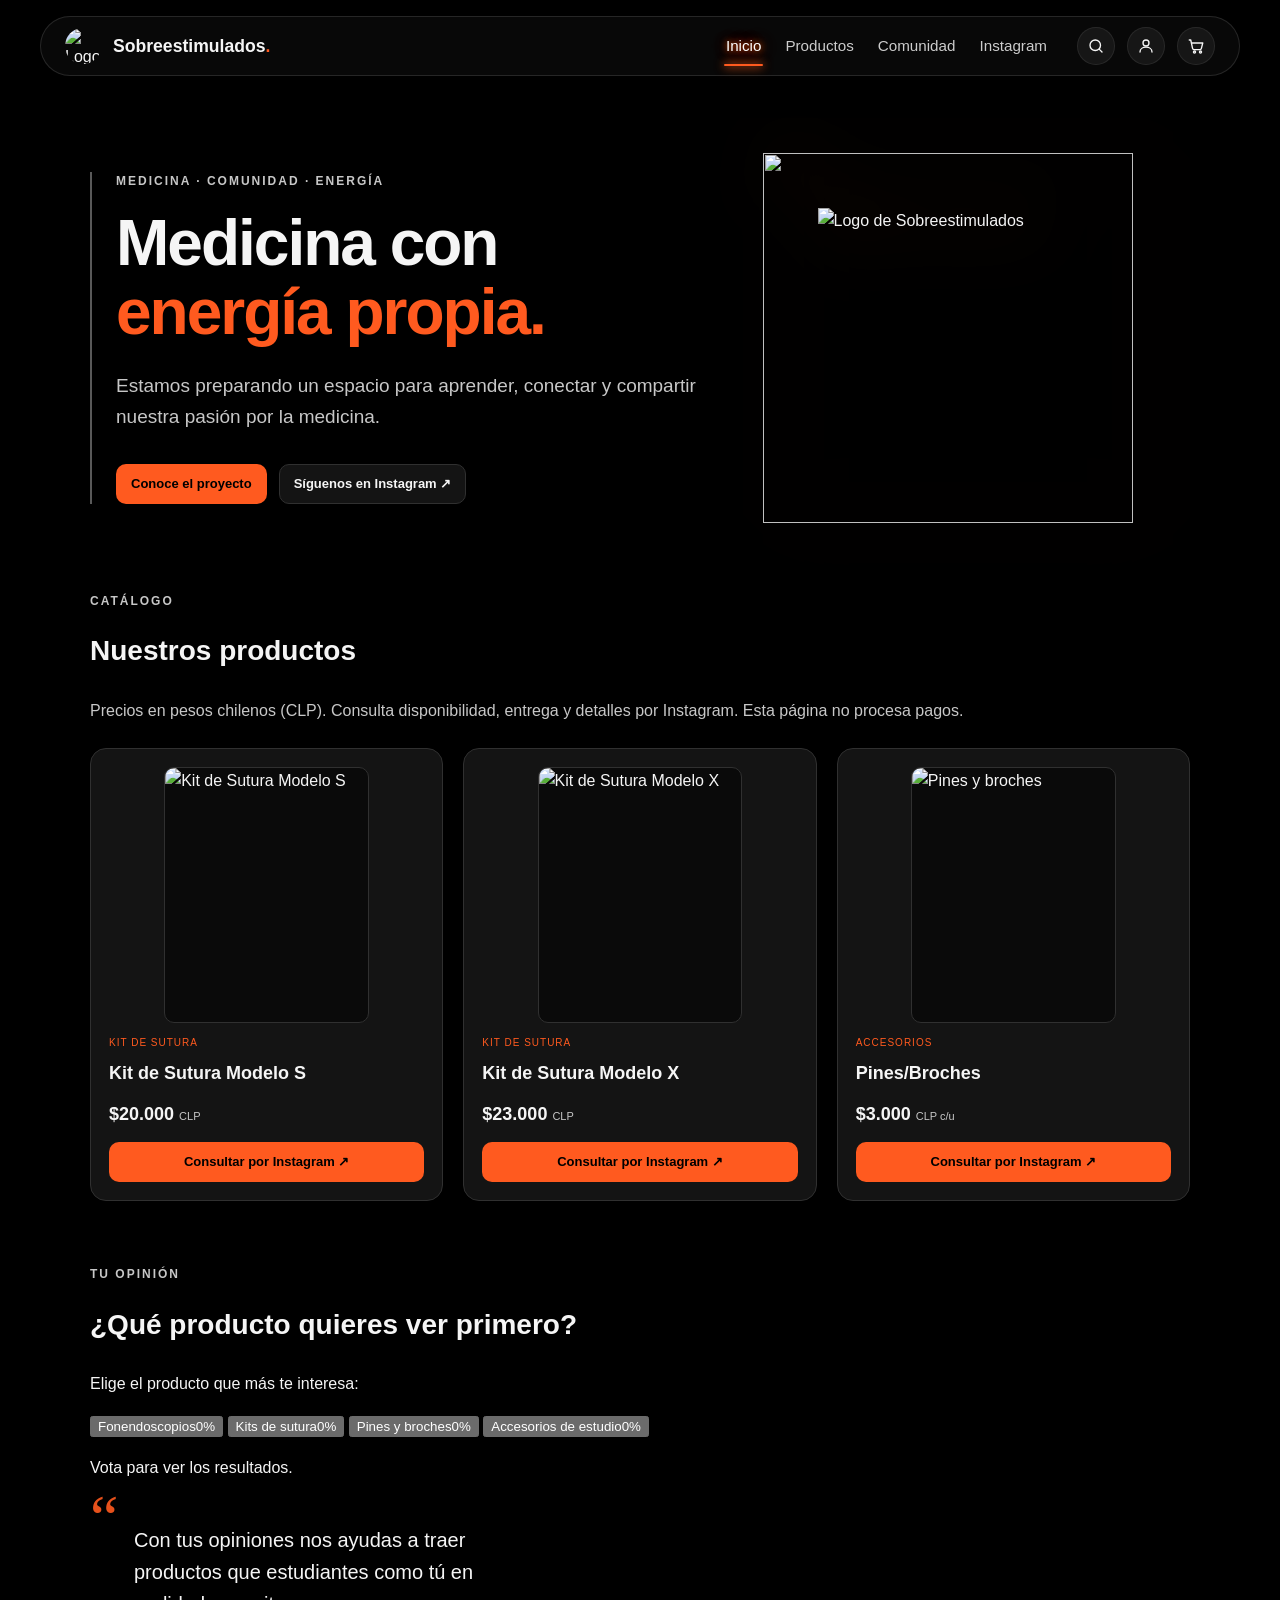
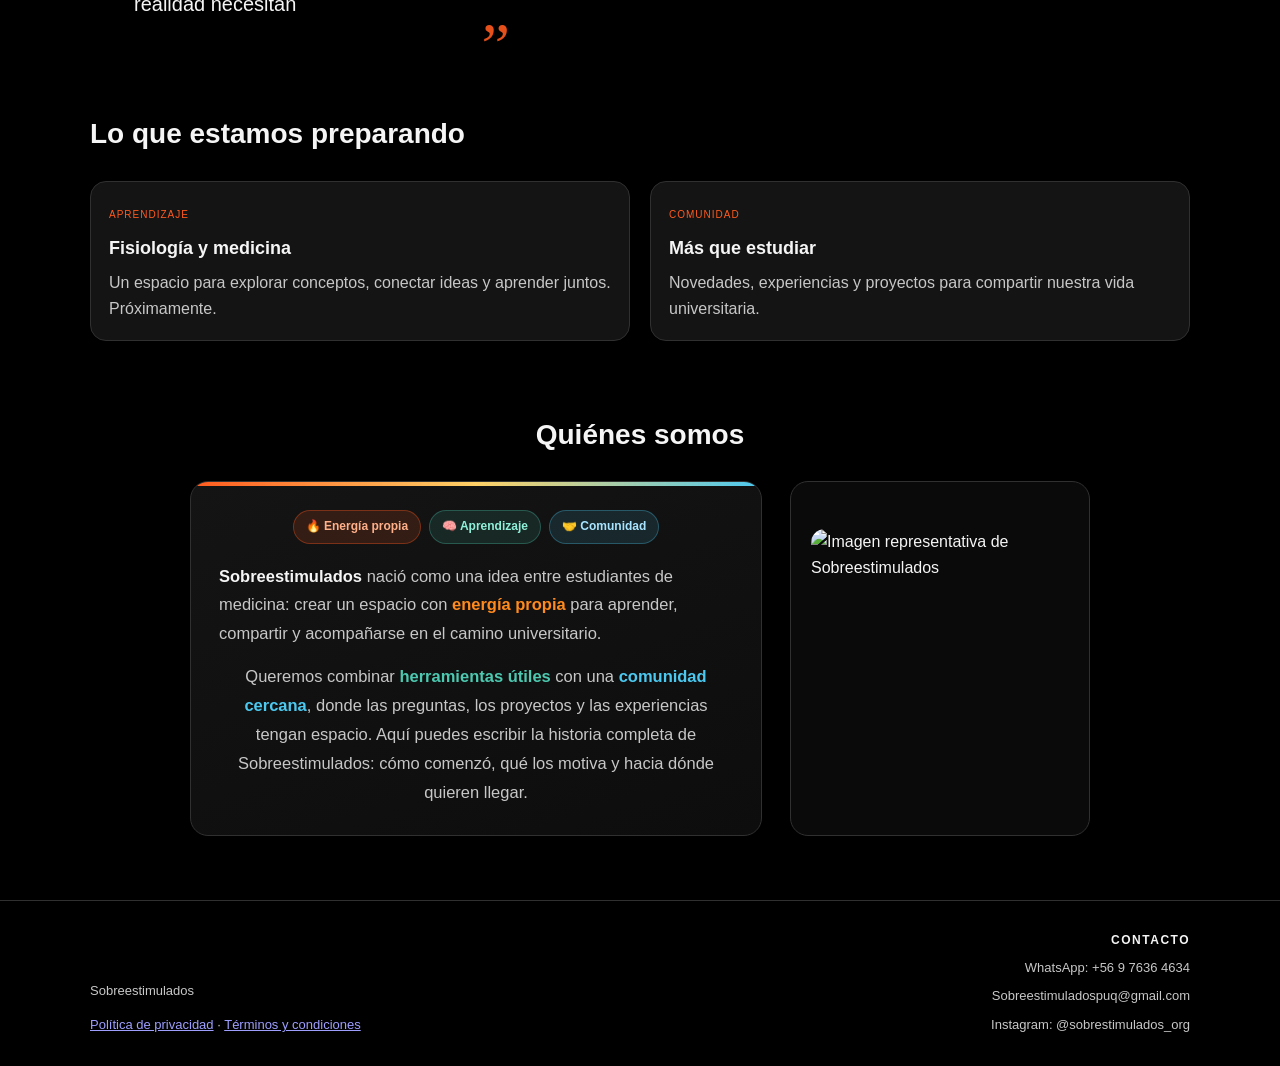
==== commit 48b775f3: "Ajusta hero a la izquierda, cita de encuesta y layout de Quiénes somos" ====
--- a/public/index.html
+++ b/public/index.html
@@ -28,16 +28,20 @@
 .logo-title,.hero-title{font-family:"League Spartan",system-ui,-apple-system,BlinkMacSystemFont,"Segoe UI",sans-serif;font-weight:700}
 .hero-title{letter-spacing:.02em}
 :root{--fondo:#000000;--superficie:#141414;--naranja:#FF5A1F;--naranja-hover:#FF8A1E;--texto:#F5F5F5;--texto-secundario:#C7C7C7;--borde:#303030}
-*{box-sizing:border-box;-webkit-tap-highlight-color:transparent}html{color-scheme:dark;scroll-behavior:smooth}body{margin:0;min-height:100vh;background:var(--fondo);color:var(--texto);font-family:Arial,sans-serif;line-height:1.6;padding-top:calc(92px + env(safe-area-inset-top))}.contenedor{width:min(1100px,90%);margin:0 auto}.header-wrapper{position:fixed;top:max(16px,env(safe-area-inset-top));left:0;right:0;z-index:1000;display:flex;justify-content:center;padding:0 16px;pointer-events:none}.capsule-header{pointer-events:auto;width:100%;max-width:1200px;min-height:60px;display:flex;align-items:center;justify-content:space-between;gap:20px;padding:0 24px;border-radius:40px;background:rgba(18,18,18,.45);-webkit-backdrop-filter:blur(16px) saturate(180%);backdrop-filter:blur(16px) saturate(180%);border:1px solid rgba(255,255,255,.12);box-shadow:0 8px 32px rgba(0,0,0,.3);will-change:transform,backdrop-filter;transition:background-color .3s ease,border-color .3s ease}.marca-zona{display:flex;align-items:center;gap:12px;min-width:0}.logo-header{width:36px;height:36px;object-fit:contain;border-radius:50%;flex:0 0 auto}.marca{color:var(--texto);font-size:17.6px;font-weight:800;text-decoration:none;white-space:nowrap}.marca span{color:var(--naranja)}.header-derecha{display:flex;align-items:center;gap:28px}.nav-principal{display:flex;align-items:center;gap:20px}.nav-principal a{position:relative;color:#CCCCCC;text-decoration:none;font-size:15.2px;font-weight:500;white-space:nowrap;padding:6px 2px;transition:color .3s ease,text-shadow .3s ease}.nav-principal a::after{content:"";position:absolute;bottom:-2px;left:50%;width:0;height:2px;background-color:var(--naranja);box-shadow:0 0 8px var(--naranja),0 0 12px rgba(255,85,0,.8);border-radius:2px;transition:width .3s ease,left .3s ease}.nav-principal a:hover,.nav-principal a[aria-current="page"]{color:#FFFFFF;text-shadow:0 0 6px rgba(255,85,0,.9),0 0 12px rgba(255,85,0,.6),0 0 20px rgba(255,85,0,.4)}.nav-principal a:hover::after,.nav-principal a[aria-current="page"]::after{width:100%;left:0}.iconos-header{display:flex;align-items:center;gap:12px}.icono-header{display:inline-flex;align-items:center;justify-content:center;width:38px;height:38px;border:1px solid rgba(255,255,255,.08);border-radius:50%;background:rgba(255,255,255,.06);color:var(--texto);transition:background-color .2s ease,transform .15s ease}.icono-header:hover{background:rgba(255,255,255,.15)}.icono-header:active{transform:scale(.92)}.icono-header svg{width:18px;height:18px;fill:none;stroke:currentColor;stroke-width:1.8;stroke-linecap:round;stroke-linejoin:round}.portada{display:grid;grid-template-columns:1fr;align-items:center;gap:40px;padding:56px 0 64px;overflow:hidden}.hero-contenido{min-width:0;margin-left:0;border-left:2px solid rgba(255,255,255,.35);padding-left:24px;text-align:center}.hero-logo-columna{display:flex;justify-content:center;align-items:center}.hero-logo-wrapper{position:relative;width:380px;height:380px;display:flex;align-items:center;justify-content:center;margin:0 auto;transform:translateX(-5px);filter:drop-shadow(20px 0 35px rgba(255,85,0,.35));transition:transform .3s ease}.hero-mascot{position:relative;width:260px;height:260px;z-index:10;object-fit:contain}.hero-flames{position:absolute;top:50%;left:50%;width:370px;height:370px;z-index:1;object-fit:contain;pointer-events:none;user-select:none;transform:translate(-50%,-50%);transform-origin:center;animation:flameGlow 2.5s ease-in-out infinite alternate}.etiqueta{margin:0 0 18px;color:var(--texto-secundario);font-size:12px;font-weight:700;letter-spacing:2px;text-align:center}h1{margin:0 0 24px;font-size:clamp(38px,6vw,64px);line-height:1.08;letter-spacing:-2px;text-align:center}h1 span{color:var(--naranja)}.descripcion{max-width:580px;margin:0 auto;color:var(--texto-secundario);font-size:19px;text-align:center}.acciones{display:flex;flex-wrap:wrap;gap:14px;margin-top:32px;justify-content:center}.boton{display:inline-flex;justify-content:center;align-items:center;min-height:40px;padding:8px 14px;border:1px solid transparent;border-radius:10px;font-size:13px;font-weight:700;text-decoration:none;transition:background-color .2s,border-color .2s}.boton-principal{background:var(--naranja);color:#000000}.boton-principal:hover{background:var(--naranja-hover)}.boton-secundario{background:var(--superficie);color:var(--texto);border-color:var(--borde)}.boton-secundario:hover{border-color:var(--naranja)}a:focus-visible{outline:3px solid var(--naranja);outline-offset:5px}.seccion{padding-bottom:64px;scroll-margin-top:110px}h2{margin:0 0 24px;font-size:28px}.tarjetas{display:grid;grid-template-columns:repeat(2,minmax(0,1fr));gap:20px}.tarjeta{padding:18px;background:var(--superficie);border:1px solid var(--borde);border-radius:16px}.categoria{color:var(--naranja);font-size:10px;letter-spacing:1px}.tarjeta h3{margin:8px 0;font-size:18px}.tarjeta p{margin:0;color:var(--texto-secundario)}footer{padding:30px 0;border-top:1px solid var(--borde);color:var(--texto-secundario);font-size:13px}.footer-contenido{display:flex;flex-direction:column;gap:22px;align-items:flex-start;justify-content:space-between}.footer-contacto{display:flex;flex-direction:column;gap:8px;text-align:right;align-items:flex-end;margin-left:auto}.footer-contacto a{color:var(--texto-secundario);text-decoration:none;transition:color .2s ease}.footer-contacto a:hover{color:var(--naranja)}.footer-contacto strong{display:block;color:var(--texto);font-size:12px;letter-spacing:1.5px;text-transform:uppercase}
+*{box-sizing:border-box;-webkit-tap-highlight-color:transparent}html{color-scheme:dark;scroll-behavior:smooth}body{margin:0;min-height:100vh;background:var(--fondo);color:var(--texto);font-family:Arial,sans-serif;line-height:1.6;padding-top:calc(92px + env(safe-area-inset-top))}.contenedor{width:min(1100px,90%);margin:0 auto}.header-wrapper{position:fixed;top:max(16px,env(safe-area-inset-top));left:0;right:0;z-index:1000;display:flex;justify-content:center;padding:0 16px;pointer-events:none}.capsule-header{pointer-events:auto;width:100%;max-width:1200px;min-height:60px;display:flex;align-items:center;justify-content:space-between;gap:20px;padding:0 24px;border-radius:40px;background:rgba(18,18,18,.45);-webkit-backdrop-filter:blur(16px) saturate(180%);backdrop-filter:blur(16px) saturate(180%);border:1px solid rgba(255,255,255,.12);box-shadow:0 8px 32px rgba(0,0,0,.3);will-change:transform,backdrop-filter;transition:background-color .3s ease,border-color .3s ease}.marca-zona{display:flex;align-items:center;gap:12px;min-width:0}.logo-header{width:36px;height:36px;object-fit:contain;border-radius:50%;flex:0 0 auto}.marca{color:var(--texto);font-size:17.6px;font-weight:800;text-decoration:none;white-space:nowrap}.marca span{color:var(--naranja)}.header-derecha{display:flex;align-items:center;gap:28px}.nav-principal{display:flex;align-items:center;gap:20px}.nav-principal a{position:relative;color:#CCCCCC;text-decoration:none;font-size:15.2px;font-weight:500;white-space:nowrap;padding:6px 2px;transition:color .3s ease,text-shadow .3s ease}.nav-principal a::after{content:"";position:absolute;bottom:-2px;left:50%;width:0;height:2px;background-color:var(--naranja);box-shadow:0 0 8px var(--naranja),0 0 12px rgba(255,85,0,.8);border-radius:2px;transition:width .3s ease,left .3s ease}.nav-principal a:hover,.nav-principal a[aria-current="page"]{color:#FFFFFF;text-shadow:0 0 6px rgba(255,85,0,.9),0 0 12px rgba(255,85,0,.6),0 0 20px rgba(255,85,0,.4)}.nav-principal a:hover::after,.nav-principal a[aria-current="page"]::after{width:100%;left:0}.iconos-header{display:flex;align-items:center;gap:12px}.icono-header{display:inline-flex;align-items:center;justify-content:center;width:38px;height:38px;border:1px solid rgba(255,255,255,.08);border-radius:50%;background:rgba(255,255,255,.06);color:var(--texto);transition:background-color .2s ease,transform .15s ease}.icono-header:hover{background:rgba(255,255,255,.15)}.icono-header:active{transform:scale(.92)}.icono-header svg{width:18px;height:18px;fill:none;stroke:currentColor;stroke-width:1.8;stroke-linecap:round;stroke-linejoin:round}.portada{display:grid;grid-template-columns:1fr;align-items:center;gap:40px;padding:56px 0 64px;overflow:hidden}.hero-contenido{min-width:0;margin-left:0;border-left:2px solid rgba(255,255,255,.35);padding-left:24px;display:flex;flex-direction:column;align-items:flex-start;text-align:left}.hero-logo-columna{display:flex;justify-content:center;align-items:center}.hero-logo-wrapper{position:relative;width:380px;height:380px;display:flex;align-items:center;justify-content:center;margin:0 auto;transform:translateX(-5px);filter:drop-shadow(20px 0 35px rgba(255,85,0,.35));transition:transform .3s ease}.hero-mascot{position:relative;width:260px;height:260px;z-index:10;object-fit:contain}.hero-flames{position:absolute;top:50%;left:50%;width:370px;height:370px;z-index:1;object-fit:contain;pointer-events:none;user-select:none;transform:translate(-50%,-50%);transform-origin:center;animation:flameGlow 2.5s ease-in-out infinite alternate}.etiqueta{margin:0 0 18px;color:var(--texto-secundario);font-size:12px;font-weight:700;letter-spacing:2px;text-align:left}h1{margin:0 0 24px;font-size:clamp(38px,6vw,64px);line-height:1.08;letter-spacing:-2px;text-align:left}h1 span{color:var(--naranja)}.descripcion{max-width:580px;margin:0;color:var(--texto-secundario);font-size:19px;text-align:left}.acciones{display:flex;flex-direction:row;flex-wrap:wrap;gap:12px;margin-top:32px;justify-content:flex-start;align-items:center}.boton{display:inline-flex;justify-content:center;align-items:center;min-height:40px;padding:8px 14px;border:1px solid transparent;border-radius:10px;font-size:13px;font-weight:700;text-decoration:none;transition:background-color .2s,border-color .2s}.boton-principal{background:var(--naranja);color:#000000}.boton-principal:hover{background:var(--naranja-hover)}.boton-secundario{background:var(--superficie);color:var(--texto);border-color:var(--borde)}.boton-secundario:hover{border-color:var(--naranja)}a:focus-visible{outline:3px solid var(--naranja);outline-offset:5px}.seccion{padding-bottom:64px;scroll-margin-top:110px}h2{margin:0 0 24px;font-size:28px}.tarjetas{display:grid;grid-template-columns:repeat(2,minmax(0,1fr));gap:20px}.tarjeta{padding:18px;background:var(--superficie);border:1px solid var(--borde);border-radius:16px}.categoria{color:var(--naranja);font-size:10px;letter-spacing:1px}.tarjeta h3{margin:8px 0;font-size:18px}.tarjeta p{margin:0;color:var(--texto-secundario)}footer{padding:30px 0;border-top:1px solid var(--borde);color:var(--texto-secundario);font-size:13px}.footer-contenido{display:flex;flex-direction:column;gap:22px;align-items:flex-start;justify-content:space-between}.footer-contacto{display:flex;flex-direction:column;gap:8px;text-align:right;align-items:flex-end;margin-left:auto}.footer-contacto a{color:var(--texto-secundario);text-decoration:none;transition:color .2s ease}.footer-contacto a:hover{color:var(--naranja)}.footer-contacto strong{display:block;color:var(--texto);font-size:12px;letter-spacing:1.5px;text-transform:uppercase}
 .productos-grid{display:grid;grid-template-columns:repeat(3,minmax(0,1fr));gap:20px}.producto{display:flex;flex-direction:column;min-width:0}.foto-producto{display:block;width:65%;margin:0 auto 12px;height:auto;aspect-ratio:4/5;object-fit:contain;background:#0A0A0A;border:1px solid var(--borde);border-radius:10px}.tarjeta .precio{margin:4px 0 14px;color:var(--texto);font-size:18px;font-weight:800}.precio small{font-size:11px;font-weight:400;color:var(--texto-secundario)}.producto .boton{margin-top:auto}.nota-productos{color:var(--texto-secundario);margin:0 0 24px}
 .saltar{position:absolute;left:-9999px;top:0;background:var(--naranja);color:#000;padding:12px 18px;border-radius:0 0 12px 0;font-weight:700;z-index:1100}.saltar:focus{left:0}
-.quienes-bloque{margin-top:72px;display:grid;grid-template-columns:1fr;gap:24px}.quienes-bloque h2{grid-column:1;text-align:center;margin-bottom:28px}.quienes-grid{display:grid;grid-template-columns:1fr;gap:24px;align-items:stretch}.quienes-texto{padding:28px;background:linear-gradient(160deg,#141414,#0D0D0D);border:1px solid var(--borde);border-radius:18px;position:relative;overflow:hidden}.quienes-texto::before{content:"";position:absolute;top:0;left:0;width:100%;height:4px;background:linear-gradient(90deg,#FF5A1F,#FFD166,#4CC9F0)}.quienes-chips{display:flex;flex-wrap:wrap;justify-content:center;gap:8px;margin:0 0 18px}.chip{display:inline-flex;align-items:center;gap:6px;padding:6px 12px;border-radius:999px;font-size:12px;font-weight:700;border:1px solid rgba(255,255,255,.12)}.chip-naranja{background:rgba(255,90,31,.14);color:#FFB08A;border-color:rgba(255,90,31,.35)}.chip-verde{background:rgba(76,201,176,.12);color:#8FF0D9;border-color:rgba(76,201,176,.30)}.chip-celeste{background:rgba(76,201,240,.12);color:#A8E4FF;border-color:rgba(76,201,240,.30)}.quienes-texto p{margin:0;color:var(--texto-secundario);font-size:16.5px;line-height:1.75}.quienes-texto p+p{margin-top:14px}.quienes-centrado{text-align:center}.quienes-texto strong{color:var(--texto)}.resaltado-naranja{color:#FF8A1E;font-weight:700}.resaltado-verde{color:#4CC9B0;font-weight:700}.resaltado-celeste{color:#4CC9F0;font-weight:700}.quienes-imagen{display:flex;align-items:center;justify-content:center;padding:20px;background:#0A0A0A;border:1px solid var(--borde);border-radius:18px;min-height:280px}.quienes-imagen img{width:100%;max-width:420px;height:auto;object-fit:contain;border-radius:14px}
+.quienes-bloque{margin-top:72px;display:flex;flex-direction:column;align-items:center;width:100%}.quienes-bloque h2{margin-bottom:24px;text-align:center}.quienes-grid{display:grid;grid-template-columns:1fr;gap:24px;align-items:stretch;width:100%;max-width:900px;margin:0 auto}.quienes-texto{padding:28px;background:linear-gradient(160deg,#141414,#0D0D0D);border:1px solid var(--borde);border-radius:18px;position:relative;overflow:hidden}.quienes-texto::before{content:"";position:absolute;top:0;left:0;width:100%;height:4px;background:linear-gradient(90deg,#FF5A1F,#FFD166,#4CC9F0)}.quienes-chips{display:flex;flex-wrap:wrap;justify-content:center;gap:8px;margin:0 0 18px}.chip{display:inline-flex;align-items:center;gap:6px;padding:6px 12px;border-radius:999px;font-size:12px;font-weight:700;border:1px solid rgba(255,255,255,.12)}.chip-naranja{background:rgba(255,90,31,.14);color:#FFB08A;border-color:rgba(255,90,31,.35)}.chip-verde{background:rgba(76,201,176,.12);color:#8FF0D9;border-color:rgba(76,201,176,.30)}.chip-celeste{background:rgba(76,201,240,.12);color:#A8E4FF;border-color:rgba(76,201,240,.30)}.quienes-texto p{margin:0;color:var(--texto-secundario);font-size:16.5px;line-height:1.75}.quienes-texto p+p{margin-top:14px}.quienes-centrado{text-align:center}.quienes-texto strong{color:var(--texto)}.resaltado-naranja{color:#FF8A1E;font-weight:700}.resaltado-verde{color:#4CC9B0;font-weight:700}.resaltado-celeste{color:#4CC9F0;font-weight:700}.quienes-imagen{display:flex;align-items:center;justify-content:center;padding:20px;background:#0A0A0A;border:1px solid var(--borde);border-radius:18px;min-height:280px}.quienes-imagen img{width:100%;max-width:420px;height:auto;object-fit:contain;border-radius:14px}
+.survey-quote{position:relative;max-width:420px;margin:0;padding:28px 28px 28px 44px;color:#F5F5F5;font-size:clamp(1.05rem,2.2vw,1.25rem);line-height:1.6;font-weight:500;text-align:left}
+.survey-quote::before,.survey-quote::after{position:absolute;color:#FF5A1F;font-family:Georgia,serif;font-size:64px;line-height:1;opacity:.9}
+.survey-quote::before{content:"\201C";top:-10px;left:0}
+.survey-quote::after{content:"\201D";right:0;bottom:-30px}
 @keyframes flameGlow{from{filter:drop-shadow(0 0 12px rgba(255,90,31,.4));transform:translate(-50%,-50%) scale(1)}to{filter:drop-shadow(0 0 26px rgba(255,138,30,.75));transform:translate(-50%,-50%) scale(1.04)}}
-@media(min-width:900px){.portada{grid-template-columns:minmax(0,1fr) minmax(320px,430px);gap:48px}.hero-logo-columna{justify-content:flex-end;padding-right:45px}.quienes-bloque{grid-template-columns:minmax(0,1.15fr) minmax(280px,420px);gap:28px}.quienes-grid{grid-template-columns:minmax(0,1.15fr) minmax(280px,420px);gap:28px}.footer-contenido{flex-direction:row;align-items:flex-end}}
+@media(min-width:900px){.portada{grid-template-columns:minmax(0,1fr) minmax(320px,430px);gap:48px}.hero-logo-columna{justify-content:flex-end;padding-right:45px}.quienes-grid{grid-template-columns:minmax(0,1.4fr) minmax(240px,300px);gap:28px}.footer-contenido{flex-direction:row;align-items:flex-end}}
 @media(max-width:1024px){.hero-logo-wrapper{transform:translateX(-5px);max-width:380px}}
-@media(max-width:899px){.hero-logo-columna{order:-1;margin-bottom:8px;padding-right:0}.hero-logo-wrapper{width:min(320px,82vw);height:min(320px,82vw);transform:none;filter:none}.hero-mascot{width:min(220px,58vw);height:min(220px,58vw)}.hero-flames{width:min(370px,92vw);height:min(370px,92vw);top:50%;left:50%;transform:translate(-50%,-50%)}.header-derecha{gap:16px}.nav-principal{gap:14px}.nav-principal a{font-size:13.5px}.quienes-bloque{margin-top:56px}.quienes-bloque h2{margin-bottom:24px}.footer-contacto{text-align:left;align-items:flex-start;margin-left:0}}
+@media(max-width:899px){.hero-logo-columna{order:-1;margin-bottom:8px;padding-right:0}.hero-logo-wrapper{width:min(320px,82vw);height:min(320px,82vw);transform:none;filter:none}.hero-mascot{width:min(220px,58vw);height:min(220px,58vw)}.hero-flames{width:min(370px,92vw);height:min(370px,92vw);top:50%;left:50%;transform:translate(-50%,-50%)}.header-derecha{gap:16px}.nav-principal{gap:14px}.nav-principal a{font-size:13.5px}.quienes-bloque{margin-top:56px}.footer-contacto{text-align:left;align-items:flex-start;margin-left:0}}
 @media(max-width:768px){.nav-principal{display:none}.capsule-header{padding:0 16px;min-height:56px}}
-@media(max-width:600px){.portada{padding:36px 0 48px;gap:28px}h1{letter-spacing:-1px}.tarjetas,.productos-grid{grid-template-columns:1fr}.acciones .boton{width:100%}.marca{font-size:16.5px}.iconos-header{gap:8px}.icono-header{width:34px;height:34px}.icono-header svg{width:16px;height:16px}.quienes-bloque{margin-top:48px}.quienes-bloque h2{margin-bottom:20px}.quienes-texto{padding:22px}.quienes-imagen{min-height:220px;padding:16px}.footer-contenido{align-items:flex-start}.footer-contacto{text-align:left;align-items:flex-start}}
+@media(max-width:600px){.portada{padding:36px 0 48px;gap:28px}h1{letter-spacing:-1px}.tarjetas,.productos-grid{grid-template-columns:1fr}.acciones .boton{width:100%}.marca{font-size:16.5px}.iconos-header{gap:8px}.icono-header{width:34px;height:34px}.icono-header svg{width:16px;height:16px}.quienes-bloque{margin-top:48px}.quienes-texto{padding:22px}.quienes-imagen{min-height:220px;padding:16px}.footer-contenido{align-items:flex-start}.footer-contacto{text-align:left;align-items:flex-start}}
 @media (prefers-reduced-motion: reduce){html{scroll-behavior:auto}.boton{transition:none}.hero-flames{animation:none}.capsule-header{transition:none}.hero-logo-wrapper{transition:none}}
 </style>
 </head>
@@ -108,7 +112,7 @@
 <p class="survey-status" role="status" aria-live="polite">Vota para ver los resultados.</p>
 </div>
 <div class="survey-description">
-<p>Con tus opiniones nos ayudas a traer productos que estudiantes como tú en realidad necesitan</p>
+<blockquote class="survey-quote">Con tus opiniones nos ayudas a traer productos que estudiantes como tú en realidad necesitan</blockquote>
 </div>
 </div>
 </section>
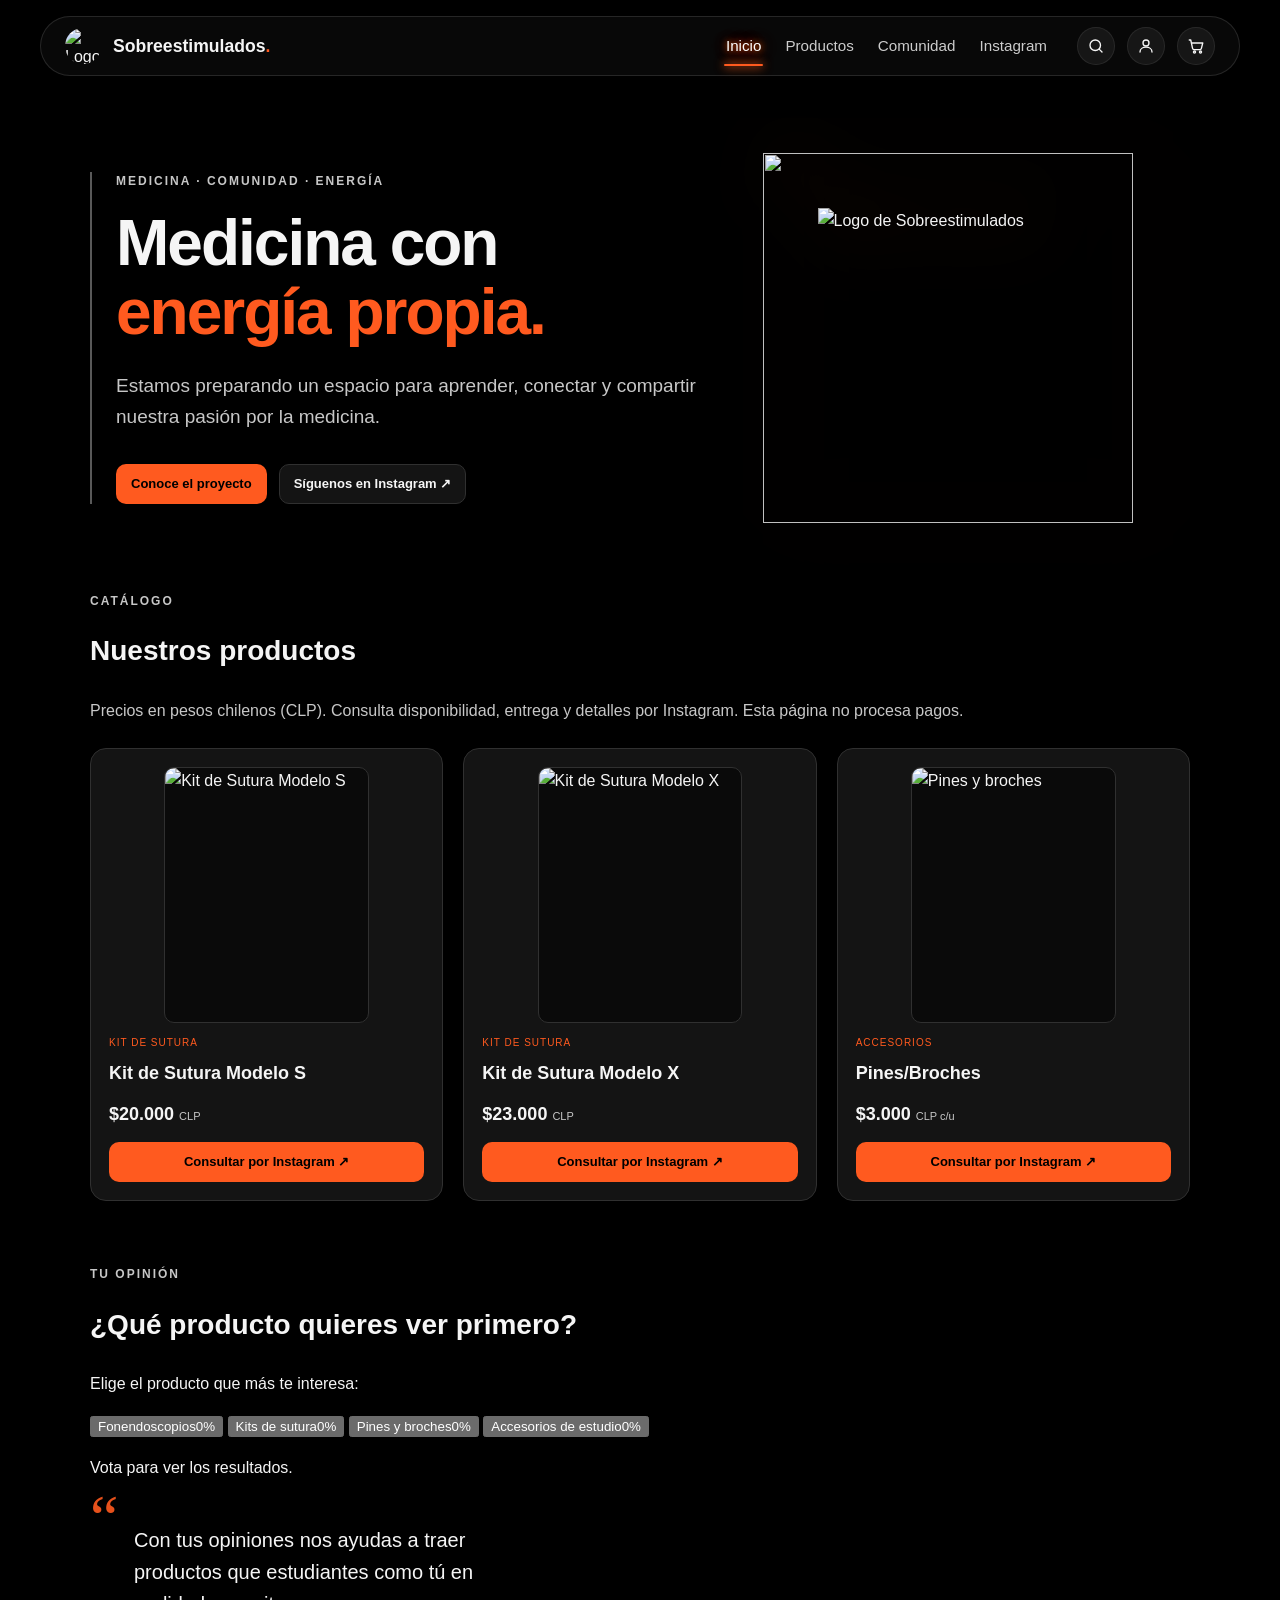
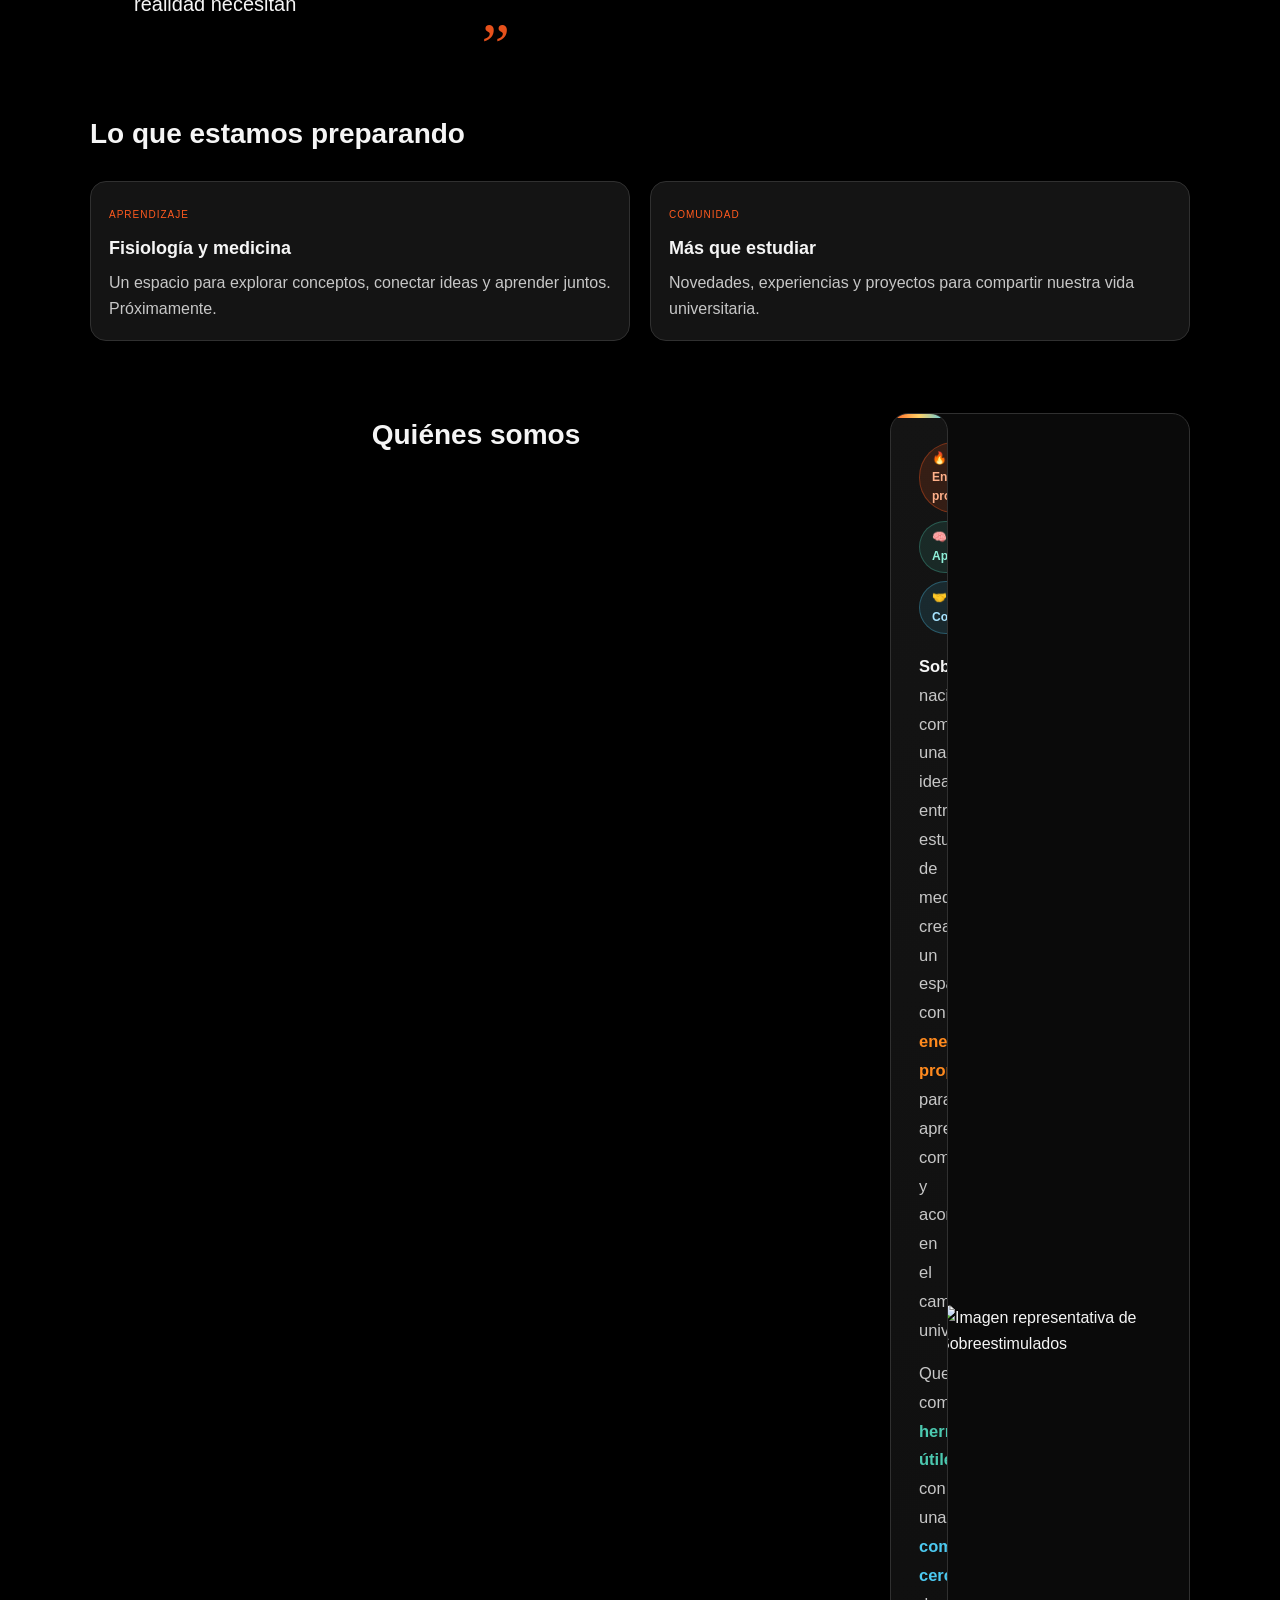
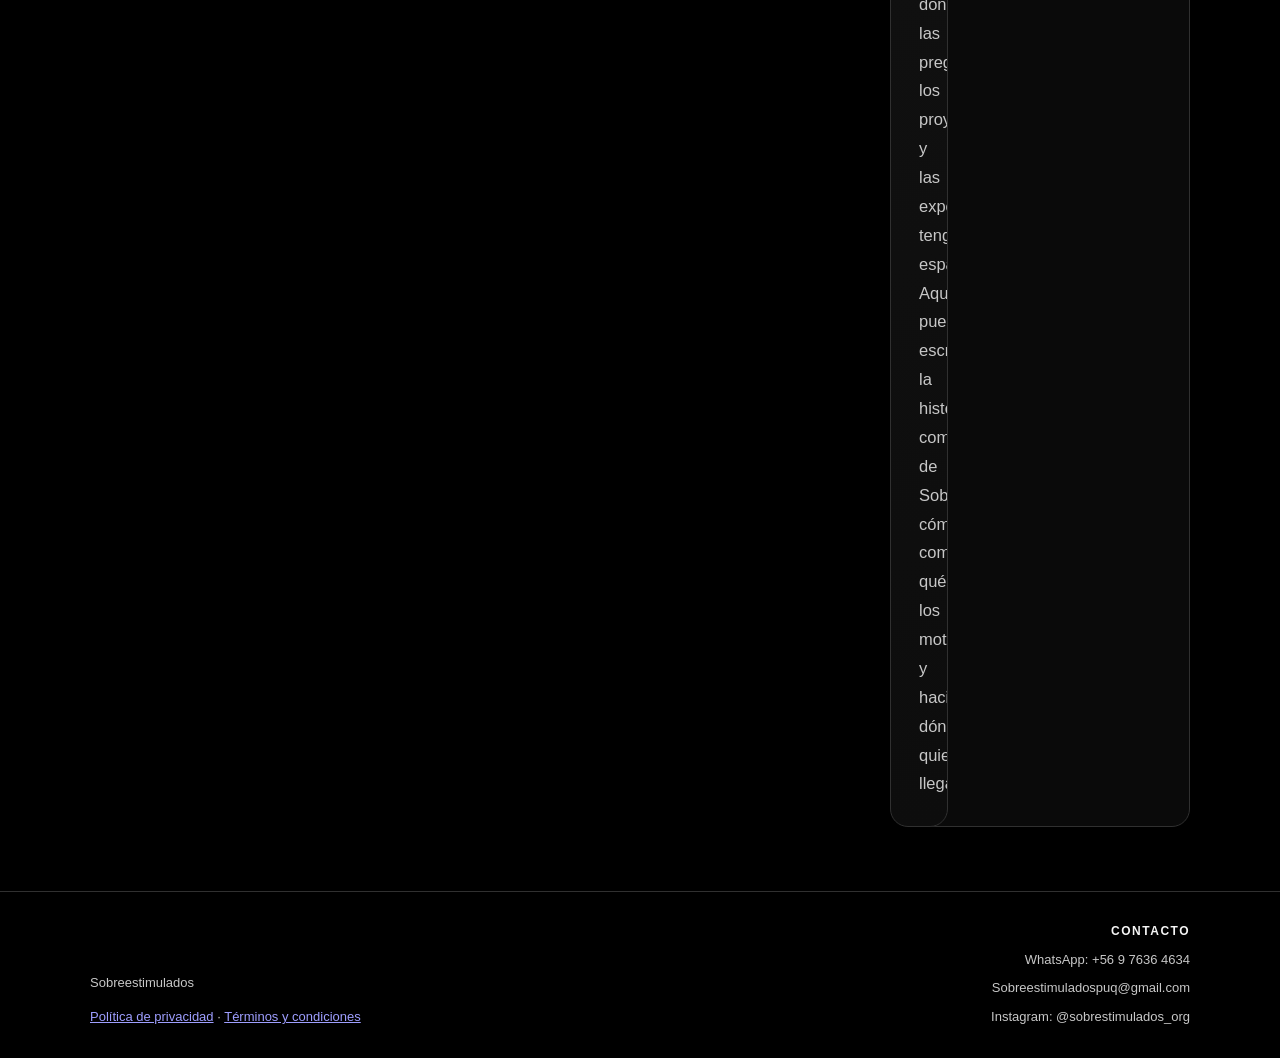
==== commit 7847bfbd: "Ensancha Quiénes somos, alinea su texto y corrige alineación del hero" ====
--- a/public/index.html
+++ b/public/index.html
@@ -31,15 +31,15 @@
 *{box-sizing:border-box;-webkit-tap-highlight-color:transparent}html{color-scheme:dark;scroll-behavior:smooth}body{margin:0;min-height:100vh;background:var(--fondo);color:var(--texto);font-family:Arial,sans-serif;line-height:1.6;padding-top:calc(92px + env(safe-area-inset-top))}.contenedor{width:min(1100px,90%);margin:0 auto}.header-wrapper{position:fixed;top:max(16px,env(safe-area-inset-top));left:0;right:0;z-index:1000;display:flex;justify-content:center;padding:0 16px;pointer-events:none}.capsule-header{pointer-events:auto;width:100%;max-width:1200px;min-height:60px;display:flex;align-items:center;justify-content:space-between;gap:20px;padding:0 24px;border-radius:40px;background:rgba(18,18,18,.45);-webkit-backdrop-filter:blur(16px) saturate(180%);backdrop-filter:blur(16px) saturate(180%);border:1px solid rgba(255,255,255,.12);box-shadow:0 8px 32px rgba(0,0,0,.3);will-change:transform,backdrop-filter;transition:background-color .3s ease,border-color .3s ease}.marca-zona{display:flex;align-items:center;gap:12px;min-width:0}.logo-header{width:36px;height:36px;object-fit:contain;border-radius:50%;flex:0 0 auto}.marca{color:var(--texto);font-size:17.6px;font-weight:800;text-decoration:none;white-space:nowrap}.marca span{color:var(--naranja)}.header-derecha{display:flex;align-items:center;gap:28px}.nav-principal{display:flex;align-items:center;gap:20px}.nav-principal a{position:relative;color:#CCCCCC;text-decoration:none;font-size:15.2px;font-weight:500;white-space:nowrap;padding:6px 2px;transition:color .3s ease,text-shadow .3s ease}.nav-principal a::after{content:"";position:absolute;bottom:-2px;left:50%;width:0;height:2px;background-color:var(--naranja);box-shadow:0 0 8px var(--naranja),0 0 12px rgba(255,85,0,.8);border-radius:2px;transition:width .3s ease,left .3s ease}.nav-principal a:hover,.nav-principal a[aria-current="page"]{color:#FFFFFF;text-shadow:0 0 6px rgba(255,85,0,.9),0 0 12px rgba(255,85,0,.6),0 0 20px rgba(255,85,0,.4)}.nav-principal a:hover::after,.nav-principal a[aria-current="page"]::after{width:100%;left:0}.iconos-header{display:flex;align-items:center;gap:12px}.icono-header{display:inline-flex;align-items:center;justify-content:center;width:38px;height:38px;border:1px solid rgba(255,255,255,.08);border-radius:50%;background:rgba(255,255,255,.06);color:var(--texto);transition:background-color .2s ease,transform .15s ease}.icono-header:hover{background:rgba(255,255,255,.15)}.icono-header:active{transform:scale(.92)}.icono-header svg{width:18px;height:18px;fill:none;stroke:currentColor;stroke-width:1.8;stroke-linecap:round;stroke-linejoin:round}.portada{display:grid;grid-template-columns:1fr;align-items:center;gap:40px;padding:56px 0 64px;overflow:hidden}.hero-contenido{min-width:0;margin-left:0;border-left:2px solid rgba(255,255,255,.35);padding-left:24px;display:flex;flex-direction:column;align-items:flex-start;text-align:left}.hero-logo-columna{display:flex;justify-content:center;align-items:center}.hero-logo-wrapper{position:relative;width:380px;height:380px;display:flex;align-items:center;justify-content:center;margin:0 auto;transform:translateX(-5px);filter:drop-shadow(20px 0 35px rgba(255,85,0,.35));transition:transform .3s ease}.hero-mascot{position:relative;width:260px;height:260px;z-index:10;object-fit:contain}.hero-flames{position:absolute;top:50%;left:50%;width:370px;height:370px;z-index:1;object-fit:contain;pointer-events:none;user-select:none;transform:translate(-50%,-50%);transform-origin:center;animation:flameGlow 2.5s ease-in-out infinite alternate}.etiqueta{margin:0 0 18px;color:var(--texto-secundario);font-size:12px;font-weight:700;letter-spacing:2px;text-align:left}h1{margin:0 0 24px;font-size:clamp(38px,6vw,64px);line-height:1.08;letter-spacing:-2px;text-align:left}h1 span{color:var(--naranja)}.descripcion{max-width:580px;margin:0;color:var(--texto-secundario);font-size:19px;text-align:left}.acciones{display:flex;flex-direction:row;flex-wrap:wrap;gap:12px;margin-top:32px;justify-content:flex-start;align-items:center}.boton{display:inline-flex;justify-content:center;align-items:center;min-height:40px;padding:8px 14px;border:1px solid transparent;border-radius:10px;font-size:13px;font-weight:700;text-decoration:none;transition:background-color .2s,border-color .2s}.boton-principal{background:var(--naranja);color:#000000}.boton-principal:hover{background:var(--naranja-hover)}.boton-secundario{background:var(--superficie);color:var(--texto);border-color:var(--borde)}.boton-secundario:hover{border-color:var(--naranja)}a:focus-visible{outline:3px solid var(--naranja);outline-offset:5px}.seccion{padding-bottom:64px;scroll-margin-top:110px}h2{margin:0 0 24px;font-size:28px}.tarjetas{display:grid;grid-template-columns:repeat(2,minmax(0,1fr));gap:20px}.tarjeta{padding:18px;background:var(--superficie);border:1px solid var(--borde);border-radius:16px}.categoria{color:var(--naranja);font-size:10px;letter-spacing:1px}.tarjeta h3{margin:8px 0;font-size:18px}.tarjeta p{margin:0;color:var(--texto-secundario)}footer{padding:30px 0;border-top:1px solid var(--borde);color:var(--texto-secundario);font-size:13px}.footer-contenido{display:flex;flex-direction:column;gap:22px;align-items:flex-start;justify-content:space-between}.footer-contacto{display:flex;flex-direction:column;gap:8px;text-align:right;align-items:flex-end;margin-left:auto}.footer-contacto a{color:var(--texto-secundario);text-decoration:none;transition:color .2s ease}.footer-contacto a:hover{color:var(--naranja)}.footer-contacto strong{display:block;color:var(--texto);font-size:12px;letter-spacing:1.5px;text-transform:uppercase}
 .productos-grid{display:grid;grid-template-columns:repeat(3,minmax(0,1fr));gap:20px}.producto{display:flex;flex-direction:column;min-width:0}.foto-producto{display:block;width:65%;margin:0 auto 12px;height:auto;aspect-ratio:4/5;object-fit:contain;background:#0A0A0A;border:1px solid var(--borde);border-radius:10px}.tarjeta .precio{margin:4px 0 14px;color:var(--texto);font-size:18px;font-weight:800}.precio small{font-size:11px;font-weight:400;color:var(--texto-secundario)}.producto .boton{margin-top:auto}.nota-productos{color:var(--texto-secundario);margin:0 0 24px}
 .saltar{position:absolute;left:-9999px;top:0;background:var(--naranja);color:#000;padding:12px 18px;border-radius:0 0 12px 0;font-weight:700;z-index:1100}.saltar:focus{left:0}
-.quienes-bloque{margin-top:72px;display:flex;flex-direction:column;align-items:center;width:100%}.quienes-bloque h2{margin-bottom:24px;text-align:center}.quienes-grid{display:grid;grid-template-columns:1fr;gap:24px;align-items:stretch;width:100%;max-width:900px;margin:0 auto}.quienes-texto{padding:28px;background:linear-gradient(160deg,#141414,#0D0D0D);border:1px solid var(--borde);border-radius:18px;position:relative;overflow:hidden}.quienes-texto::before{content:"";position:absolute;top:0;left:0;width:100%;height:4px;background:linear-gradient(90deg,#FF5A1F,#FFD166,#4CC9F0)}.quienes-chips{display:flex;flex-wrap:wrap;justify-content:center;gap:8px;margin:0 0 18px}.chip{display:inline-flex;align-items:center;gap:6px;padding:6px 12px;border-radius:999px;font-size:12px;font-weight:700;border:1px solid rgba(255,255,255,.12)}.chip-naranja{background:rgba(255,90,31,.14);color:#FFB08A;border-color:rgba(255,90,31,.35)}.chip-verde{background:rgba(76,201,176,.12);color:#8FF0D9;border-color:rgba(76,201,176,.30)}.chip-celeste{background:rgba(76,201,240,.12);color:#A8E4FF;border-color:rgba(76,201,240,.30)}.quienes-texto p{margin:0;color:var(--texto-secundario);font-size:16.5px;line-height:1.75}.quienes-texto p+p{margin-top:14px}.quienes-centrado{text-align:center}.quienes-texto strong{color:var(--texto)}.resaltado-naranja{color:#FF8A1E;font-weight:700}.resaltado-verde{color:#4CC9B0;font-weight:700}.resaltado-celeste{color:#4CC9F0;font-weight:700}.quienes-imagen{display:flex;align-items:center;justify-content:center;padding:20px;background:#0A0A0A;border:1px solid var(--borde);border-radius:18px;min-height:280px}.quienes-imagen img{width:100%;max-width:420px;height:auto;object-fit:contain;border-radius:14px}
+.quienes-bloque{margin-top:72px;display:grid;grid-template-columns:minmax(0,1.6fr) minmax(240px,300px);gap:28px;align-items:start}.quienes-bloque h2{grid-column:1;text-align:center;margin-bottom:24px}.quienes-grid{display:grid;grid-template-columns:minmax(0,1.6fr) minmax(240px,300px);gap:28px;align-items:stretch;width:100%;max-width:980px;margin:0 auto}.quienes-texto{padding:28px;background:linear-gradient(160deg,#141414,#0D0D0D);border:1px solid var(--borde);border-radius:18px;position:relative;overflow:hidden;text-align:left}.quienes-texto::before{content:"";position:absolute;top:0;left:0;width:100%;height:4px;background:linear-gradient(90deg,#FF5A1F,#FFD166,#4CC9F0)}.quienes-chips{display:flex;flex-wrap:wrap;justify-content:flex-start;gap:8px;margin:0 0 18px}.chip{display:inline-flex;align-items:center;gap:6px;padding:6px 12px;border-radius:999px;font-size:12px;font-weight:700;border:1px solid rgba(255,255,255,.12)}.chip-naranja{background:rgba(255,90,31,.14);color:#FFB08A;border-color:rgba(255,90,31,.35)}.chip-verde{background:rgba(76,201,176,.12);color:#8FF0D9;border-color:rgba(76,201,176,.30)}.chip-celeste{background:rgba(76,201,240,.12);color:#A8E4FF;border-color:rgba(76,201,240,.30)}.quienes-texto p{margin:0;color:var(--texto-secundario);font-size:16.5px;line-height:1.75;text-align:left}.quienes-texto p+p{margin-top:14px}.quienes-texto strong{color:var(--texto)}.resaltado-naranja{color:#FF8A1E;font-weight:700}.resaltado-verde{color:#4CC9B0;font-weight:700}.resaltado-celeste{color:#4CC9F0;font-weight:700}.quienes-imagen{display:flex;align-items:center;justify-content:center;padding:20px;background:#0A0A0A;border:1px solid var(--borde);border-radius:18px;min-height:280px}.quienes-imagen img{width:100%;max-width:420px;height:auto;object-fit:contain;border-radius:14px}
 .survey-quote{position:relative;max-width:420px;margin:0;padding:28px 28px 28px 44px;color:#F5F5F5;font-size:clamp(1.05rem,2.2vw,1.25rem);line-height:1.6;font-weight:500;text-align:left}
 .survey-quote::before,.survey-quote::after{position:absolute;color:#FF5A1F;font-family:Georgia,serif;font-size:64px;line-height:1;opacity:.9}
 .survey-quote::before{content:"\201C";top:-10px;left:0}
 .survey-quote::after{content:"\201D";right:0;bottom:-30px}
 @keyframes flameGlow{from{filter:drop-shadow(0 0 12px rgba(255,90,31,.4));transform:translate(-50%,-50%) scale(1)}to{filter:drop-shadow(0 0 26px rgba(255,138,30,.75));transform:translate(-50%,-50%) scale(1.04)}}
-@media(min-width:900px){.portada{grid-template-columns:minmax(0,1fr) minmax(320px,430px);gap:48px}.hero-logo-columna{justify-content:flex-end;padding-right:45px}.quienes-grid{grid-template-columns:minmax(0,1.4fr) minmax(240px,300px);gap:28px}.footer-contenido{flex-direction:row;align-items:flex-end}}
+@media(min-width:900px){.portada{grid-template-columns:minmax(0,1fr) minmax(320px,430px);gap:48px}.hero-logo-columna{justify-content:flex-end;padding-right:45px}.footer-contenido{flex-direction:row;align-items:flex-end}}
 @media(max-width:1024px){.hero-logo-wrapper{transform:translateX(-5px);max-width:380px}}
-@media(max-width:899px){.hero-logo-columna{order:-1;margin-bottom:8px;padding-right:0}.hero-logo-wrapper{width:min(320px,82vw);height:min(320px,82vw);transform:none;filter:none}.hero-mascot{width:min(220px,58vw);height:min(220px,58vw)}.hero-flames{width:min(370px,92vw);height:min(370px,92vw);top:50%;left:50%;transform:translate(-50%,-50%)}.header-derecha{gap:16px}.nav-principal{gap:14px}.nav-principal a{font-size:13.5px}.quienes-bloque{margin-top:56px}.footer-contacto{text-align:left;align-items:flex-start;margin-left:0}}
+@media(max-width:899px){.hero-logo-columna{order:-1;margin-bottom:8px;padding-right:0}.hero-logo-wrapper{width:min(320px,82vw);height:min(320px,82vw);transform:none;filter:none}.hero-mascot{width:min(220px,58vw);height:min(220px,58vw)}.hero-flames{width:min(370px,92vw);height:min(370px,92vw);top:50%;left:50%;transform:translate(-50%,-50%)}.header-derecha{gap:16px}.nav-principal{gap:14px}.nav-principal a{font-size:13.5px}.quienes-bloque{margin-top:56px;grid-template-columns:1fr}.footer-contacto{text-align:left;align-items:flex-start;margin-left:0}}
 @media(max-width:768px){.nav-principal{display:none}.capsule-header{padding:0 16px;min-height:56px}}
 @media(max-width:600px){.portada{padding:36px 0 48px;gap:28px}h1{letter-spacing:-1px}.tarjetas,.productos-grid{grid-template-columns:1fr}.acciones .boton{width:100%}.marca{font-size:16.5px}.iconos-header{gap:8px}.icono-header{width:34px;height:34px}.icono-header svg{width:16px;height:16px}.quienes-bloque{margin-top:48px}.quienes-texto{padding:22px}.quienes-imagen{min-height:220px;padding:16px}.footer-contenido{align-items:flex-start}.footer-contacto{text-align:left;align-items:flex-start}}
 @media (prefers-reduced-motion: reduce){html{scroll-behavior:auto}.boton{transition:none}.hero-flames{animation:none}.capsule-header{transition:none}.hero-logo-wrapper{transition:none}}
@@ -127,7 +127,7 @@
 <span class="chip chip-celeste">🤝 Comunidad</span>
 </div>
 <p><strong class="resaltado-naranja">Sobreestimulados</strong> nació como una idea entre estudiantes de medicina: crear un espacio con <span class="resaltado-naranja">energía propia</span> para aprender, compartir y acompañarse en el camino universitario.</p>
-<p class="quienes-centrado">Queremos combinar <span class="resaltado-verde">herramientas útiles</span> con una <span class="resaltado-celeste">comunidad cercana</span>, donde las preguntas, los proyectos y las experiencias tengan espacio. Aquí puedes escribir la historia completa de Sobreestimulados: cómo comenzó, qué los motiva y hacia dónde quieren llegar.</p>
+<p>Queremos combinar <span class="resaltado-verde">herramientas útiles</span> con una <span class="resaltado-celeste">comunidad cercana</span>, donde las preguntas, los proyectos y las experiencias tengan espacio. Aquí puedes escribir la historia completa de Sobreestimulados: cómo comenzó, qué los motiva y hacia dónde quieren llegar.</p>
 </div>
 <div class="quienes-imagen">
 <img src="/Logo%20SE%20png.png?v=quienes-somos" alt="Imagen representativa de Sobreestimulados" loading="lazy" decoding="async" width="420" height="420">
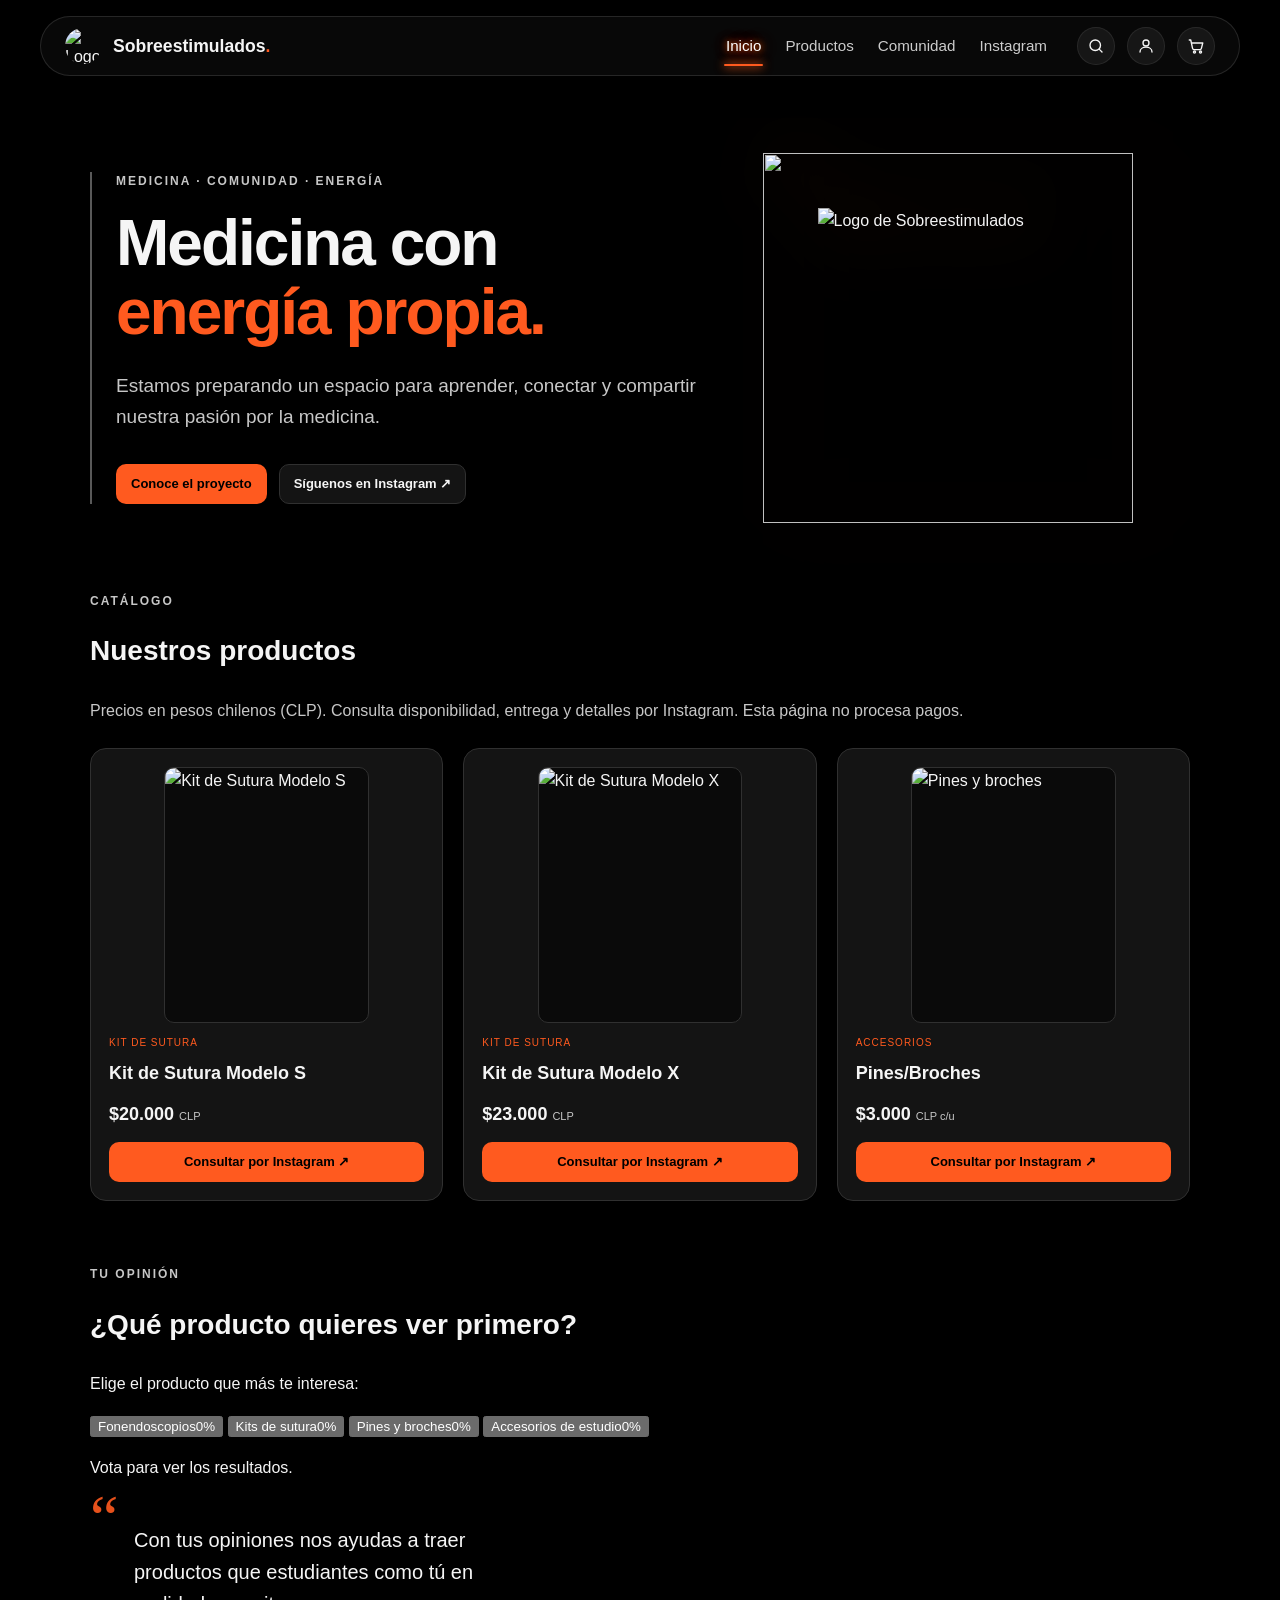
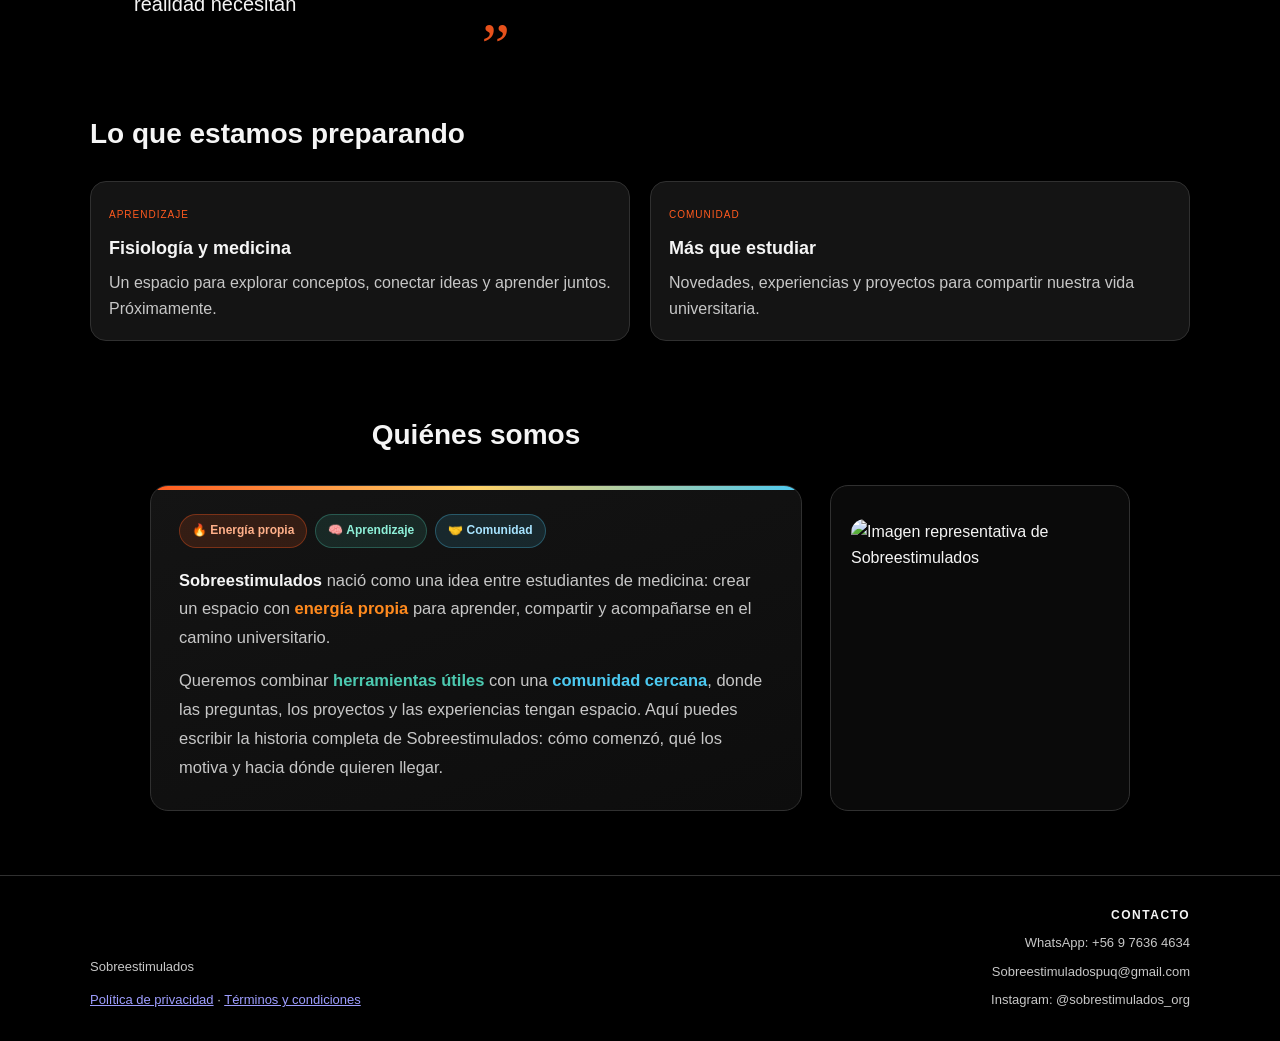
==== commit 39643a1a: "Corrige colapso de Quiénes somos, alinea hero y refresca CSS de encuesta" ====
--- a/public/index.html
+++ b/public/index.html
@@ -23,15 +23,15 @@
 <link rel="preconnect" href="https://fonts.googleapis.com">
 <link rel="preconnect" href="https://fonts.gstatic.com" crossorigin>
 <link href="https://fonts.googleapis.com/css2?family=League+Spartan:wght@600;700&display=swap" rel="stylesheet">
-<link rel="stylesheet" href="/encuesta.css">
+<link rel="stylesheet" href="/encuesta.css?v=2">
 <style>
 .logo-title,.hero-title{font-family:"League Spartan",system-ui,-apple-system,BlinkMacSystemFont,"Segoe UI",sans-serif;font-weight:700}
 .hero-title{letter-spacing:.02em}
 :root{--fondo:#000000;--superficie:#141414;--naranja:#FF5A1F;--naranja-hover:#FF8A1E;--texto:#F5F5F5;--texto-secundario:#C7C7C7;--borde:#303030}
-*{box-sizing:border-box;-webkit-tap-highlight-color:transparent}html{color-scheme:dark;scroll-behavior:smooth}body{margin:0;min-height:100vh;background:var(--fondo);color:var(--texto);font-family:Arial,sans-serif;line-height:1.6;padding-top:calc(92px + env(safe-area-inset-top))}.contenedor{width:min(1100px,90%);margin:0 auto}.header-wrapper{position:fixed;top:max(16px,env(safe-area-inset-top));left:0;right:0;z-index:1000;display:flex;justify-content:center;padding:0 16px;pointer-events:none}.capsule-header{pointer-events:auto;width:100%;max-width:1200px;min-height:60px;display:flex;align-items:center;justify-content:space-between;gap:20px;padding:0 24px;border-radius:40px;background:rgba(18,18,18,.45);-webkit-backdrop-filter:blur(16px) saturate(180%);backdrop-filter:blur(16px) saturate(180%);border:1px solid rgba(255,255,255,.12);box-shadow:0 8px 32px rgba(0,0,0,.3);will-change:transform,backdrop-filter;transition:background-color .3s ease,border-color .3s ease}.marca-zona{display:flex;align-items:center;gap:12px;min-width:0}.logo-header{width:36px;height:36px;object-fit:contain;border-radius:50%;flex:0 0 auto}.marca{color:var(--texto);font-size:17.6px;font-weight:800;text-decoration:none;white-space:nowrap}.marca span{color:var(--naranja)}.header-derecha{display:flex;align-items:center;gap:28px}.nav-principal{display:flex;align-items:center;gap:20px}.nav-principal a{position:relative;color:#CCCCCC;text-decoration:none;font-size:15.2px;font-weight:500;white-space:nowrap;padding:6px 2px;transition:color .3s ease,text-shadow .3s ease}.nav-principal a::after{content:"";position:absolute;bottom:-2px;left:50%;width:0;height:2px;background-color:var(--naranja);box-shadow:0 0 8px var(--naranja),0 0 12px rgba(255,85,0,.8);border-radius:2px;transition:width .3s ease,left .3s ease}.nav-principal a:hover,.nav-principal a[aria-current="page"]{color:#FFFFFF;text-shadow:0 0 6px rgba(255,85,0,.9),0 0 12px rgba(255,85,0,.6),0 0 20px rgba(255,85,0,.4)}.nav-principal a:hover::after,.nav-principal a[aria-current="page"]::after{width:100%;left:0}.iconos-header{display:flex;align-items:center;gap:12px}.icono-header{display:inline-flex;align-items:center;justify-content:center;width:38px;height:38px;border:1px solid rgba(255,255,255,.08);border-radius:50%;background:rgba(255,255,255,.06);color:var(--texto);transition:background-color .2s ease,transform .15s ease}.icono-header:hover{background:rgba(255,255,255,.15)}.icono-header:active{transform:scale(.92)}.icono-header svg{width:18px;height:18px;fill:none;stroke:currentColor;stroke-width:1.8;stroke-linecap:round;stroke-linejoin:round}.portada{display:grid;grid-template-columns:1fr;align-items:center;gap:40px;padding:56px 0 64px;overflow:hidden}.hero-contenido{min-width:0;margin-left:0;border-left:2px solid rgba(255,255,255,.35);padding-left:24px;display:flex;flex-direction:column;align-items:flex-start;text-align:left}.hero-logo-columna{display:flex;justify-content:center;align-items:center}.hero-logo-wrapper{position:relative;width:380px;height:380px;display:flex;align-items:center;justify-content:center;margin:0 auto;transform:translateX(-5px);filter:drop-shadow(20px 0 35px rgba(255,85,0,.35));transition:transform .3s ease}.hero-mascot{position:relative;width:260px;height:260px;z-index:10;object-fit:contain}.hero-flames{position:absolute;top:50%;left:50%;width:370px;height:370px;z-index:1;object-fit:contain;pointer-events:none;user-select:none;transform:translate(-50%,-50%);transform-origin:center;animation:flameGlow 2.5s ease-in-out infinite alternate}.etiqueta{margin:0 0 18px;color:var(--texto-secundario);font-size:12px;font-weight:700;letter-spacing:2px;text-align:left}h1{margin:0 0 24px;font-size:clamp(38px,6vw,64px);line-height:1.08;letter-spacing:-2px;text-align:left}h1 span{color:var(--naranja)}.descripcion{max-width:580px;margin:0;color:var(--texto-secundario);font-size:19px;text-align:left}.acciones{display:flex;flex-direction:row;flex-wrap:wrap;gap:12px;margin-top:32px;justify-content:flex-start;align-items:center}.boton{display:inline-flex;justify-content:center;align-items:center;min-height:40px;padding:8px 14px;border:1px solid transparent;border-radius:10px;font-size:13px;font-weight:700;text-decoration:none;transition:background-color .2s,border-color .2s}.boton-principal{background:var(--naranja);color:#000000}.boton-principal:hover{background:var(--naranja-hover)}.boton-secundario{background:var(--superficie);color:var(--texto);border-color:var(--borde)}.boton-secundario:hover{border-color:var(--naranja)}a:focus-visible{outline:3px solid var(--naranja);outline-offset:5px}.seccion{padding-bottom:64px;scroll-margin-top:110px}h2{margin:0 0 24px;font-size:28px}.tarjetas{display:grid;grid-template-columns:repeat(2,minmax(0,1fr));gap:20px}.tarjeta{padding:18px;background:var(--superficie);border:1px solid var(--borde);border-radius:16px}.categoria{color:var(--naranja);font-size:10px;letter-spacing:1px}.tarjeta h3{margin:8px 0;font-size:18px}.tarjeta p{margin:0;color:var(--texto-secundario)}footer{padding:30px 0;border-top:1px solid var(--borde);color:var(--texto-secundario);font-size:13px}.footer-contenido{display:flex;flex-direction:column;gap:22px;align-items:flex-start;justify-content:space-between}.footer-contacto{display:flex;flex-direction:column;gap:8px;text-align:right;align-items:flex-end;margin-left:auto}.footer-contacto a{color:var(--texto-secundario);text-decoration:none;transition:color .2s ease}.footer-contacto a:hover{color:var(--naranja)}.footer-contacto strong{display:block;color:var(--texto);font-size:12px;letter-spacing:1.5px;text-transform:uppercase}
+*{box-sizing:border-box;-webkit-tap-highlight-color:transparent}html{color-scheme:dark;scroll-behavior:smooth}body{margin:0;min-height:100vh;background:var(--fondo);color:var(--texto);font-family:Arial,sans-serif;line-height:1.6;padding-top:calc(92px + env(safe-area-inset-top))}.contenedor{width:min(1100px,90%);margin:0 auto}.header-wrapper{position:fixed;top:max(16px,env(safe-area-inset-top));left:0;right:0;z-index:1000;display:flex;justify-content:center;padding:0 16px;pointer-events:none}.capsule-header{pointer-events:auto;width:100%;max-width:1200px;min-height:60px;display:flex;align-items:center;justify-content:space-between;gap:20px;padding:0 24px;border-radius:40px;background:rgba(18,18,18,.45);-webkit-backdrop-filter:blur(16px) saturate(180%);backdrop-filter:blur(16px) saturate(180%);border:1px solid rgba(255,255,255,.12);box-shadow:0 8px 32px rgba(0,0,0,.3);will-change:transform,backdrop-filter;transition:background-color .3s ease,border-color .3s ease}.marca-zona{display:flex;align-items:center;gap:12px;min-width:0}.logo-header{width:36px;height:36px;object-fit:contain;border-radius:50%;flex:0 0 auto}.marca{color:var(--texto);font-size:17.6px;font-weight:800;text-decoration:none;white-space:nowrap}.marca span{color:var(--naranja)}.header-derecha{display:flex;align-items:center;gap:28px}.nav-principal{display:flex;align-items:center;gap:20px}.nav-principal a{position:relative;color:#CCCCCC;text-decoration:none;font-size:15.2px;font-weight:500;white-space:nowrap;padding:6px 2px;transition:color .3s ease,text-shadow .3s ease}.nav-principal a::after{content:"";position:absolute;bottom:-2px;left:50%;width:0;height:2px;background-color:var(--naranja);box-shadow:0 0 8px var(--naranja),0 0 12px rgba(255,85,0,.8);border-radius:2px;transition:width .3s ease,left .3s ease}.nav-principal a:hover,.nav-principal a[aria-current="page"]{color:#FFFFFF;text-shadow:0 0 6px rgba(255,85,0,.9),0 0 12px rgba(255,85,0,.6),0 0 20px rgba(255,85,0,.4)}.nav-principal a:hover::after,.nav-principal a[aria-current="page"]::after{width:100%;left:0}.iconos-header{display:flex;align-items:center;gap:12px}.icono-header{display:inline-flex;align-items:center;justify-content:center;width:38px;height:38px;border:1px solid rgba(255,255,255,.08);border-radius:50%;background:rgba(255,255,255,.06);color:var(--texto);transition:background-color .2s ease,transform .15s ease}.icono-header:hover{background:rgba(255,255,255,.15)}.icono-header:active{transform:scale(.92)}.icono-header svg{width:18px;height:18px;fill:none;stroke:currentColor;stroke-width:1.8;stroke-linecap:round;stroke-linejoin:round}.portada{display:grid;grid-template-columns:1fr;align-items:center;gap:40px;padding:56px 0 64px;overflow:hidden}.hero-contenido{min-width:0;margin-left:0;border-left:2px solid rgba(255,255,255,.35);padding-left:24px;display:flex;flex-direction:column;align-items:flex-start;text-align:left}.hero-logo-columna{display:flex;justify-content:center;align-items:center}.hero-logo-wrapper{position:relative;width:380px;height:380px;display:flex;align-items:center;justify-content:center;margin:0 auto;transform:translateX(-5px);filter:drop-shadow(20px 0 35px rgba(255,85,0,.35));transition:transform .3s ease}.hero-mascot{position:relative;width:260px;height:260px;z-index:10;object-fit:contain}.hero-flames{position:absolute;top:50%;left:50%;width:370px;height:370px;z-index:1;object-fit:contain;pointer-events:none;user-select:none;transform:translate(-50%,-50%);transform-origin:center;animation:flameGlow 2.5s ease-in-out infinite alternate}.etiqueta{margin:0 0 18px;color:var(--texto-secundario);font-size:12px;font-weight:700;letter-spacing:2px;text-align:left}h1{margin:0 0 24px;font-size:clamp(38px,6vw,64px);line-height:1.08;letter-spacing:-2px;text-align:left}h1 span{color:var(--naranja)}.descripcion{max-width:580px;margin:0;color:var(--texto-secundario);font-size:19px;text-align:left;margin-left:0;margin-right:auto}.acciones{display:flex;flex-direction:row;flex-wrap:wrap;gap:12px;margin-top:32px;justify-content:flex-start;align-items:center}.boton{display:inline-flex;justify-content:center;align-items:center;min-height:40px;padding:8px 14px;border:1px solid transparent;border-radius:10px;font-size:13px;font-weight:700;text-decoration:none;transition:background-color .2s,border-color .2s}.boton-principal{background:var(--naranja);color:#000000}.boton-principal:hover{background:var(--naranja-hover)}.boton-secundario{background:var(--superficie);color:var(--texto);border-color:var(--borde)}.boton-secundario:hover{border-color:var(--naranja)}a:focus-visible{outline:3px solid var(--naranja);outline-offset:5px}.seccion{padding-bottom:64px;scroll-margin-top:110px}h2{margin:0 0 24px;font-size:28px}.tarjetas{display:grid;grid-template-columns:repeat(2,minmax(0,1fr));gap:20px}.tarjeta{padding:18px;background:var(--superficie);border:1px solid var(--borde);border-radius:16px}.categoria{color:var(--naranja);font-size:10px;letter-spacing:1px}.tarjeta h3{margin:8px 0;font-size:18px}.tarjeta p{margin:0;color:var(--texto-secundario)}footer{padding:30px 0;border-top:1px solid var(--borde);color:var(--texto-secundario);font-size:13px}.footer-contenido{display:flex;flex-direction:column;gap:22px;align-items:flex-start;justify-content:space-between}.footer-contacto{display:flex;flex-direction:column;gap:8px;text-align:right;align-items:flex-end;margin-left:auto}.footer-contacto a{color:var(--texto-secundario);text-decoration:none;transition:color .2s ease}.footer-contacto a:hover{color:var(--naranja)}.footer-contacto strong{display:block;color:var(--texto);font-size:12px;letter-spacing:1.5px;text-transform:uppercase}
 .productos-grid{display:grid;grid-template-columns:repeat(3,minmax(0,1fr));gap:20px}.producto{display:flex;flex-direction:column;min-width:0}.foto-producto{display:block;width:65%;margin:0 auto 12px;height:auto;aspect-ratio:4/5;object-fit:contain;background:#0A0A0A;border:1px solid var(--borde);border-radius:10px}.tarjeta .precio{margin:4px 0 14px;color:var(--texto);font-size:18px;font-weight:800}.precio small{font-size:11px;font-weight:400;color:var(--texto-secundario)}.producto .boton{margin-top:auto}.nota-productos{color:var(--texto-secundario);margin:0 0 24px}
 .saltar{position:absolute;left:-9999px;top:0;background:var(--naranja);color:#000;padding:12px 18px;border-radius:0 0 12px 0;font-weight:700;z-index:1100}.saltar:focus{left:0}
-.quienes-bloque{margin-top:72px;display:grid;grid-template-columns:minmax(0,1.6fr) minmax(240px,300px);gap:28px;align-items:start}.quienes-bloque h2{grid-column:1;text-align:center;margin-bottom:24px}.quienes-grid{display:grid;grid-template-columns:minmax(0,1.6fr) minmax(240px,300px);gap:28px;align-items:stretch;width:100%;max-width:980px;margin:0 auto}.quienes-texto{padding:28px;background:linear-gradient(160deg,#141414,#0D0D0D);border:1px solid var(--borde);border-radius:18px;position:relative;overflow:hidden;text-align:left}.quienes-texto::before{content:"";position:absolute;top:0;left:0;width:100%;height:4px;background:linear-gradient(90deg,#FF5A1F,#FFD166,#4CC9F0)}.quienes-chips{display:flex;flex-wrap:wrap;justify-content:flex-start;gap:8px;margin:0 0 18px}.chip{display:inline-flex;align-items:center;gap:6px;padding:6px 12px;border-radius:999px;font-size:12px;font-weight:700;border:1px solid rgba(255,255,255,.12)}.chip-naranja{background:rgba(255,90,31,.14);color:#FFB08A;border-color:rgba(255,90,31,.35)}.chip-verde{background:rgba(76,201,176,.12);color:#8FF0D9;border-color:rgba(76,201,176,.30)}.chip-celeste{background:rgba(76,201,240,.12);color:#A8E4FF;border-color:rgba(76,201,240,.30)}.quienes-texto p{margin:0;color:var(--texto-secundario);font-size:16.5px;line-height:1.75;text-align:left}.quienes-texto p+p{margin-top:14px}.quienes-texto strong{color:var(--texto)}.resaltado-naranja{color:#FF8A1E;font-weight:700}.resaltado-verde{color:#4CC9B0;font-weight:700}.resaltado-celeste{color:#4CC9F0;font-weight:700}.quienes-imagen{display:flex;align-items:center;justify-content:center;padding:20px;background:#0A0A0A;border:1px solid var(--borde);border-radius:18px;min-height:280px}.quienes-imagen img{width:100%;max-width:420px;height:auto;object-fit:contain;border-radius:14px}
+.quienes-bloque{margin-top:72px;display:grid;grid-template-columns:minmax(0,1.6fr) minmax(240px,300px);gap:28px;align-items:start}.quienes-bloque h2{grid-column:1;text-align:center;margin-bottom:0}.quienes-grid{grid-column:1/-1;display:grid;grid-template-columns:minmax(0,1.6fr) minmax(240px,300px);gap:28px;align-items:stretch;width:100%;max-width:980px;margin:0 auto}.quienes-texto{padding:28px;background:linear-gradient(160deg,#141414,#0D0D0D);border:1px solid var(--borde);border-radius:18px;position:relative;overflow:hidden;text-align:left}.quienes-texto::before{content:"";position:absolute;top:0;left:0;width:100%;height:4px;background:linear-gradient(90deg,#FF5A1F,#FFD166,#4CC9F0)}.quienes-chips{display:flex;flex-wrap:wrap;justify-content:flex-start;gap:8px;margin:0 0 18px}.chip{display:inline-flex;align-items:center;gap:6px;padding:6px 12px;border-radius:999px;font-size:12px;font-weight:700;border:1px solid rgba(255,255,255,.12)}.chip-naranja{background:rgba(255,90,31,.14);color:#FFB08A;border-color:rgba(255,90,31,.35)}.chip-verde{background:rgba(76,201,176,.12);color:#8FF0D9;border-color:rgba(76,201,176,.30)}.chip-celeste{background:rgba(76,201,240,.12);color:#A8E4FF;border-color:rgba(76,201,240,.30)}.quienes-texto p{margin:0;color:var(--texto-secundario);font-size:16.5px;line-height:1.75;text-align:left}.quienes-texto p+p{margin-top:14px}.quienes-texto strong{color:var(--texto)}.resaltado-naranja{color:#FF8A1E;font-weight:700}.resaltado-verde{color:#4CC9B0;font-weight:700}.resaltado-celeste{color:#4CC9F0;font-weight:700}.quienes-imagen{display:flex;align-items:center;justify-content:center;padding:20px;background:#0A0A0A;border:1px solid var(--borde);border-radius:18px;min-height:280px}.quienes-imagen img{width:100%;max-width:420px;height:auto;object-fit:contain;border-radius:14px}
 .survey-quote{position:relative;max-width:420px;margin:0;padding:28px 28px 28px 44px;color:#F5F5F5;font-size:clamp(1.05rem,2.2vw,1.25rem);line-height:1.6;font-weight:500;text-align:left}
 .survey-quote::before,.survey-quote::after{position:absolute;color:#FF5A1F;font-family:Georgia,serif;font-size:64px;line-height:1;opacity:.9}
 .survey-quote::before{content:"\201C";top:-10px;left:0}
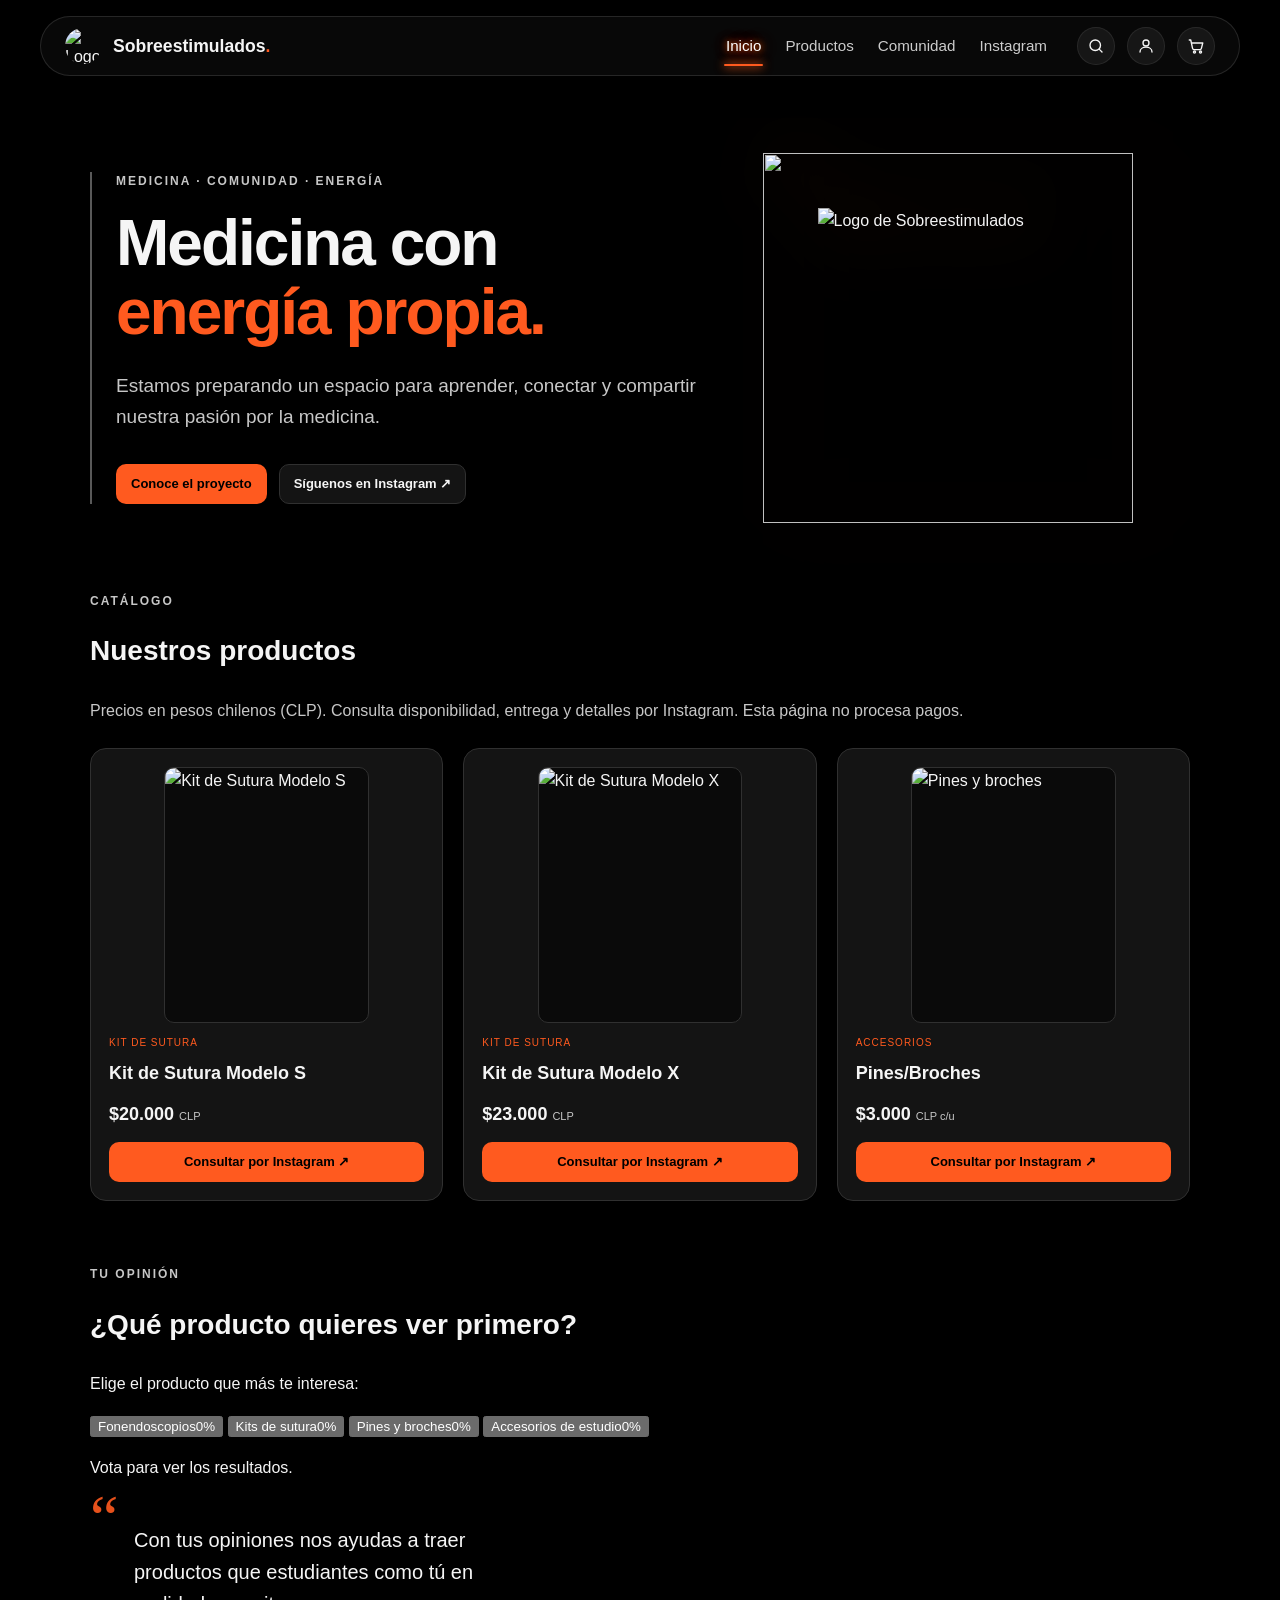
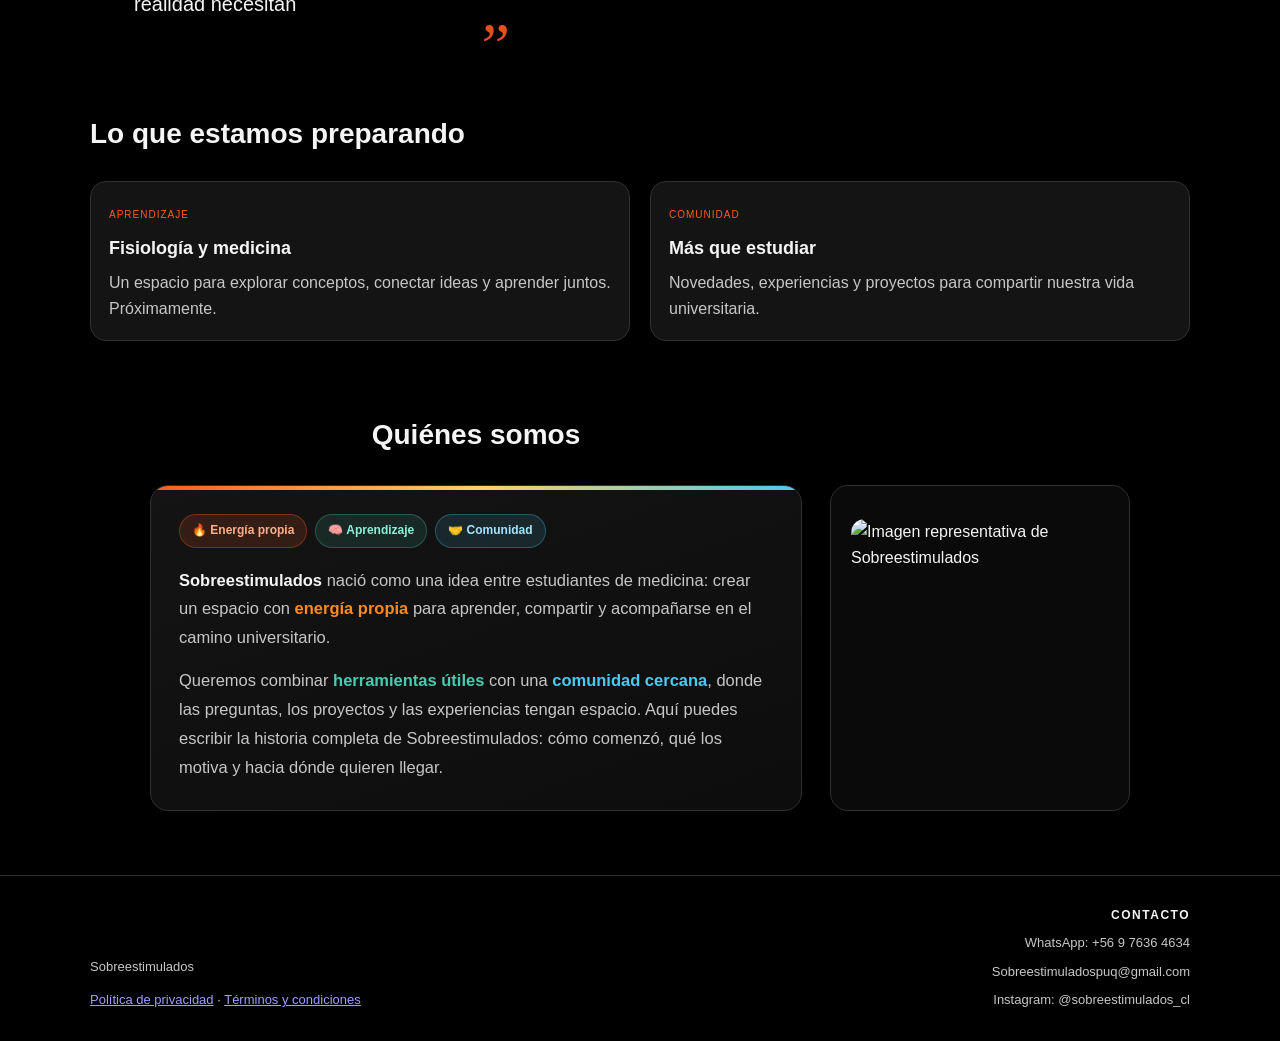
==== commit 9913bb97: "Actualizar enlaces de Instagram a sobreestimulados_cl" ====
--- a/public/index.html
+++ b/public/index.html
@@ -28,7 +28,7 @@
 .logo-title,.hero-title{font-family:"League Spartan",system-ui,-apple-system,BlinkMacSystemFont,"Segoe UI",sans-serif;font-weight:700}
 .hero-title{letter-spacing:.02em}
 :root{--fondo:#000000;--superficie:#141414;--naranja:#FF5A1F;--naranja-hover:#FF8A1E;--texto:#F5F5F5;--texto-secundario:#C7C7C7;--borde:#303030}
-*{box-sizing:border-box;-webkit-tap-highlight-color:transparent}html{color-scheme:dark;scroll-behavior:smooth}body{margin:0;min-height:100vh;background:var(--fondo);color:var(--texto);font-family:Arial,sans-serif;line-height:1.6;padding-top:calc(92px + env(safe-area-inset-top))}.contenedor{width:min(1100px,90%);margin:0 auto}.header-wrapper{position:fixed;top:max(16px,env(safe-area-inset-top));left:0;right:0;z-index:1000;display:flex;justify-content:center;padding:0 16px;pointer-events:none}.capsule-header{pointer-events:auto;width:100%;max-width:1200px;min-height:60px;display:flex;align-items:center;justify-content:space-between;gap:20px;padding:0 24px;border-radius:40px;background:rgba(18,18,18,.45);-webkit-backdrop-filter:blur(16px) saturate(180%);backdrop-filter:blur(16px) saturate(180%);border:1px solid rgba(255,255,255,.12);box-shadow:0 8px 32px rgba(0,0,0,.3);will-change:transform,backdrop-filter;transition:background-color .3s ease,border-color .3s ease}.marca-zona{display:flex;align-items:center;gap:12px;min-width:0}.logo-header{width:36px;height:36px;object-fit:contain;border-radius:50%;flex:0 0 auto}.marca{color:var(--texto);font-size:17.6px;font-weight:800;text-decoration:none;white-space:nowrap}.marca span{color:var(--naranja)}.header-derecha{display:flex;align-items:center;gap:28px}.nav-principal{display:flex;align-items:center;gap:20px}.nav-principal a{position:relative;color:#CCCCCC;text-decoration:none;font-size:15.2px;font-weight:500;white-space:nowrap;padding:6px 2px;transition:color .3s ease,text-shadow .3s ease}.nav-principal a::after{content:"";position:absolute;bottom:-2px;left:50%;width:0;height:2px;background-color:var(--naranja);box-shadow:0 0 8px var(--naranja),0 0 12px rgba(255,85,0,.8);border-radius:2px;transition:width .3s ease,left .3s ease}.nav-principal a:hover,.nav-principal a[aria-current="page"]{color:#FFFFFF;text-shadow:0 0 6px rgba(255,85,0,.9),0 0 12px rgba(255,85,0,.6),0 0 20px rgba(255,85,0,.4)}.nav-principal a:hover::after,.nav-principal a[aria-current="page"]::after{width:100%;left:0}.iconos-header{display:flex;align-items:center;gap:12px}.icono-header{display:inline-flex;align-items:center;justify-content:center;width:38px;height:38px;border:1px solid rgba(255,255,255,.08);border-radius:50%;background:rgba(255,255,255,.06);color:var(--texto);transition:background-color .2s ease,transform .15s ease}.icono-header:hover{background:rgba(255,255,255,.15)}.icono-header:active{transform:scale(.92)}.icono-header svg{width:18px;height:18px;fill:none;stroke:currentColor;stroke-width:1.8;stroke-linecap:round;stroke-linejoin:round}.portada{display:grid;grid-template-columns:1fr;align-items:center;gap:40px;padding:56px 0 64px;overflow:hidden}.hero-contenido{min-width:0;margin-left:0;border-left:2px solid rgba(255,255,255,.35);padding-left:24px;display:flex;flex-direction:column;align-items:flex-start;text-align:left}.hero-logo-columna{display:flex;justify-content:center;align-items:center}.hero-logo-wrapper{position:relative;width:380px;height:380px;display:flex;align-items:center;justify-content:center;margin:0 auto;transform:translateX(-5px);filter:drop-shadow(20px 0 35px rgba(255,85,0,.35));transition:transform .3s ease}.hero-mascot{position:relative;width:260px;height:260px;z-index:10;object-fit:contain}.hero-flames{position:absolute;top:50%;left:50%;width:370px;height:370px;z-index:1;object-fit:contain;pointer-events:none;user-select:none;transform:translate(-50%,-50%);transform-origin:center;animation:flameGlow 2.5s ease-in-out infinite alternate}.etiqueta{margin:0 0 18px;color:var(--texto-secundario);font-size:12px;font-weight:700;letter-spacing:2px;text-align:left}h1{margin:0 0 24px;font-size:clamp(38px,6vw,64px);line-height:1.08;letter-spacing:-2px;text-align:left}h1 span{color:var(--naranja)}.descripcion{max-width:580px;margin:0;color:var(--texto-secundario);font-size:19px;text-align:left;margin-left:0;margin-right:auto}.acciones{display:flex;flex-direction:row;flex-wrap:wrap;gap:12px;margin-top:32px;justify-content:flex-start;align-items:center}.boton{display:inline-flex;justify-content:center;align-items:center;min-height:40px;padding:8px 14px;border:1px solid transparent;border-radius:10px;font-size:13px;font-weight:700;text-decoration:none;transition:background-color .2s,border-color .2s}.boton-principal{background:var(--naranja);color:#000000}.boton-principal:hover{background:var(--naranja-hover)}.boton-secundario{background:var(--superficie);color:var(--texto);border-color:var(--borde)}.boton-secundario:hover{border-color:var(--naranja)}a:focus-visible{outline:3px solid var(--naranja);outline-offset:5px}.seccion{padding-bottom:64px;scroll-margin-top:110px}h2{margin:0 0 24px;font-size:28px}.tarjetas{display:grid;grid-template-columns:repeat(2,minmax(0,1fr));gap:20px}.tarjeta{padding:18px;background:var(--superficie);border:1px solid var(--borde);border-radius:16px}.categoria{color:var(--naranja);font-size:10px;letter-spacing:1px}.tarjeta h3{margin:8px 0;font-size:18px}.tarjeta p{margin:0;color:var(--texto-secundario)}footer{padding:30px 0;border-top:1px solid var(--borde);color:var(--texto-secundario);font-size:13px}.footer-contenido{display:flex;flex-direction:column;gap:22px;align-items:flex-start;justify-content:space-between}.footer-contacto{display:flex;flex-direction:column;gap:8px;text-align:right;align-items:flex-end;margin-left:auto}.footer-contacto a{color:var(--texto-secundario);text-decoration:none;transition:color .2s ease}.footer-contacto a:hover{color:var(--naranja)}.footer-contacto strong{display:block;color:var(--texto);font-size:12px;letter-spacing:1.5px;text-transform:uppercase}
+*{box-sizing:border-box;-webkit-tap-highlight-color:transparent}html{color-scheme:dark;scroll-behavior:smooth}body{margin:0;min-height:100vh;background:var(--fondo);color:var(--texto);font-family:Arial,sans-serif;line-height:1.6;padding-top:calc(92px + env(safe-area-inset-top))}.contenedor{width:min(1100px,90%);margin:0 auto}.header-wrapper{position:fixed;top:max(16px,env(safe-area-inset-top));left:0;right:0;z-index:1000;display:flex;justify-content:center;padding:0 16px;pointer-events:none}.capsule-header{pointer-events:auto;width:100%;max-width:1200px;min-height:60px;display:flex;align-items:center;justify-content:space-between;gap:20px;padding:0 24px;border-radius:40px;background:rgba(18,18,18,.45);-webkit-backdrop-filter:blur(16px) saturate(180%);backdrop-filter:blur(16px) saturate(180%);border:1px solid rgba(255,255,255,.12);box-shadow:0 8px 32px rgba(0,0,0,.3);will-change:transform,backdrop-filter;transition:background-color .3s ease,border-color .3s ease}.marca-zona{display:flex;align-items:center;gap:12px;min-width:0}.logo-header{width:36px;height:36px;object-fit:contain;border-radius:50%;flex:0 0 auto}.marca{color:var(--texto);font-size:17.6px;font-weight:800;text-decoration:none;white-space:nowrap}.marca span{color:var(--naranja)}.header-derecha{display:flex;align-items:center;gap:28px}.nav-principal{display:flex;align-items:center;gap:20px}.nav-principal a{position:relative;color:#CCCCCC;text-decoration:none;font-size:15.2px;font-weight:500;white-space:nowrap;padding:6px 2px;transition:color .3s ease,text-shadow .3s ease}.nav-principal a::after{content:"";position:absolute;bottom:-2px;left:50%;width:0;height:2px;background-color:var(--naranja);box-shadow:0 0 8px var(--naranja),0 0 12px rgba(255,85,0,.8);border-radius:2px;transition:width .3s ease,left .3s ease}.nav-principal a:hover,.nav-principal a[aria-current="page"]{color:#FFFFFF;text-shadow:0 0 6px rgba(255,85,0,.9),0 0 12px rgba(255,85,0,.6),0 0 20px rgba(255,85,0,.4)}.nav-principal a:hover::after,.nav-principal a[aria-current="page"]::after{width:100%;left:0}.iconos-header{display:flex;align-items:center;gap:12px}.icono-header{display:inline-flex;align-items:center;justify-content:center;width:38px;height:38px;border:1px solid rgba(255,255,255,.08);border-radius:50%;background:rgba(255,255,255,.06);color:var(--texto);transition:background-color .2s ease,transform .15s ease}.icono-header:hover{background:rgba(255,255,255,.15)}.icono-header:active{transform:scale(.92)}.icono-header svg{width:18px;height:18px;fill:none;stroke:currentColor;stroke-width:1.8;stroke-linecap:round;stroke-linejoin:round}.portada{display:grid;grid-template-columns:1fr;align-items:center;gap:40px;padding:56px 0 64px;overflow:hidden}.hero-contenido{min-width:0;margin-left:0;border-left:2px solid rgba(255,255,255,.35);padding-left:24px;display:flex;flex-direction:column;align-items:flex-start;text-align:left}.hero-logo-columna{display:flex;justify-content:center;align-items:center}.hero-logo-wrapper{position:relative;width:380px;height:380px;display:flex;align-items:center;justify-content:center;margin:0 auto;transform:translateX(-5px);filter:drop-shadow(20px 0 35px rgba(255,85,0,.35));transition:transform .3s ease}.hero-mascot{position:relative;width:260px;height:260px;z-index:10;object-fit:contain}.hero-flames{position:absolute;top:50%;left:50%;width:370px;height:370px;z-index:1;object-fit:contain;pointer-events:none;user-select:none;transform:translate(-50%,-50%);transform-origin:center;animation:flameGlow 2.5s ease-in-out infinite alternate}.etiqueta{margin:0 0 18px;color:var(--texto-secundario);font-size:12px;font-weight:700;letter-spacing:2px;text-align:left}h1{margin:0 0 24px;font-size:clamp(38px,6vw,64px);line-height:1.08;letter-spacing:-2px;text-align:left}h1 span{color:var(--naranja)}.descripcion{max-width:580px;margin:0;color:var(--texto-secundario);font-size:19px;text-align:left;align-self:flex-start;margin-left:0 !important;margin-right:auto !important}.acciones{display:flex;flex-direction:row;flex-wrap:wrap;gap:12px;margin-top:32px;justify-content:flex-start;align-items:center}.boton{display:inline-flex;justify-content:center;align-items:center;min-height:40px;padding:8px 14px;border:1px solid transparent;border-radius:10px;font-size:13px;font-weight:700;text-decoration:none;transition:background-color .2s,border-color .2s}.boton-principal{background:var(--naranja);color:#000000}.boton-principal:hover{background:var(--naranja-hover)}.boton-secundario{background:var(--superficie);color:var(--texto);border-color:var(--borde)}.boton-secundario:hover{border-color:var(--naranja)}a:focus-visible{outline:3px solid var(--naranja);outline-offset:5px}.seccion{padding-bottom:64px;scroll-margin-top:110px}h2{margin:0 0 24px;font-size:28px}.tarjetas{display:grid;grid-template-columns:repeat(2,minmax(0,1fr));gap:20px}.tarjeta{padding:18px;background:var(--superficie);border:1px solid var(--borde);border-radius:16px}.categoria{color:var(--naranja);font-size:10px;letter-spacing:1px}.tarjeta h3{margin:8px 0;font-size:18px}.tarjeta p{margin:0;color:var(--texto-secundario)}footer{padding:30px 0;border-top:1px solid var(--borde);color:var(--texto-secundario);font-size:13px}.footer-contenido{display:flex;flex-direction:column;gap:22px;align-items:flex-start;justify-content:space-between}.footer-contacto{display:flex;flex-direction:column;gap:8px;text-align:right;align-items:flex-end;margin-left:auto}.footer-contacto a{color:var(--texto-secundario);text-decoration:none;transition:color .2s ease}.footer-contacto a:hover{color:var(--naranja)}.footer-contacto strong{display:block;color:var(--texto);font-size:12px;letter-spacing:1.5px;text-transform:uppercase}
 .productos-grid{display:grid;grid-template-columns:repeat(3,minmax(0,1fr));gap:20px}.producto{display:flex;flex-direction:column;min-width:0}.foto-producto{display:block;width:65%;margin:0 auto 12px;height:auto;aspect-ratio:4/5;object-fit:contain;background:#0A0A0A;border:1px solid var(--borde);border-radius:10px}.tarjeta .precio{margin:4px 0 14px;color:var(--texto);font-size:18px;font-weight:800}.precio small{font-size:11px;font-weight:400;color:var(--texto-secundario)}.producto .boton{margin-top:auto}.nota-productos{color:var(--texto-secundario);margin:0 0 24px}
 .saltar{position:absolute;left:-9999px;top:0;background:var(--naranja);color:#000;padding:12px 18px;border-radius:0 0 12px 0;font-weight:700;z-index:1100}.saltar:focus{left:0}
 .quienes-bloque{margin-top:72px;display:grid;grid-template-columns:minmax(0,1.6fr) minmax(240px,300px);gap:28px;align-items:start}.quienes-bloque h2{grid-column:1;text-align:center;margin-bottom:0}.quienes-grid{grid-column:1/-1;display:grid;grid-template-columns:minmax(0,1.6fr) minmax(240px,300px);gap:28px;align-items:stretch;width:100%;max-width:980px;margin:0 auto}.quienes-texto{padding:28px;background:linear-gradient(160deg,#141414,#0D0D0D);border:1px solid var(--borde);border-radius:18px;position:relative;overflow:hidden;text-align:left}.quienes-texto::before{content:"";position:absolute;top:0;left:0;width:100%;height:4px;background:linear-gradient(90deg,#FF5A1F,#FFD166,#4CC9F0)}.quienes-chips{display:flex;flex-wrap:wrap;justify-content:flex-start;gap:8px;margin:0 0 18px}.chip{display:inline-flex;align-items:center;gap:6px;padding:6px 12px;border-radius:999px;font-size:12px;font-weight:700;border:1px solid rgba(255,255,255,.12)}.chip-naranja{background:rgba(255,90,31,.14);color:#FFB08A;border-color:rgba(255,90,31,.35)}.chip-verde{background:rgba(76,201,176,.12);color:#8FF0D9;border-color:rgba(76,201,176,.30)}.chip-celeste{background:rgba(76,201,240,.12);color:#A8E4FF;border-color:rgba(76,201,240,.30)}.quienes-texto p{margin:0;color:var(--texto-secundario);font-size:16.5px;line-height:1.75;text-align:left}.quienes-texto p+p{margin-top:14px}.quienes-texto strong{color:var(--texto)}.resaltado-naranja{color:#FF8A1E;font-weight:700}.resaltado-verde{color:#4CC9B0;font-weight:700}.resaltado-celeste{color:#4CC9F0;font-weight:700}.quienes-imagen{display:flex;align-items:center;justify-content:center;padding:20px;background:#0A0A0A;border:1px solid var(--borde);border-radius:18px;min-height:280px}.quienes-imagen img{width:100%;max-width:420px;height:auto;object-fit:contain;border-radius:14px}
@@ -39,9 +39,9 @@
 @keyframes flameGlow{from{filter:drop-shadow(0 0 12px rgba(255,90,31,.4));transform:translate(-50%,-50%) scale(1)}to{filter:drop-shadow(0 0 26px rgba(255,138,30,.75));transform:translate(-50%,-50%) scale(1.04)}}
 @media(min-width:900px){.portada{grid-template-columns:minmax(0,1fr) minmax(320px,430px);gap:48px}.hero-logo-columna{justify-content:flex-end;padding-right:45px}.footer-contenido{flex-direction:row;align-items:flex-end}}
 @media(max-width:1024px){.hero-logo-wrapper{transform:translateX(-5px);max-width:380px}}
-@media(max-width:899px){.hero-logo-columna{order:-1;margin-bottom:8px;padding-right:0}.hero-logo-wrapper{width:min(320px,82vw);height:min(320px,82vw);transform:none;filter:none}.hero-mascot{width:min(220px,58vw);height:min(220px,58vw)}.hero-flames{width:min(370px,92vw);height:min(370px,92vw);top:50%;left:50%;transform:translate(-50%,-50%)}.header-derecha{gap:16px}.nav-principal{gap:14px}.nav-principal a{font-size:13.5px}.quienes-bloque{margin-top:56px;grid-template-columns:1fr}.footer-contacto{text-align:left;align-items:flex-start;margin-left:0}}
+@media(max-width:899px){.hero-logo-columna{order:-1;margin-bottom:8px;padding-right:0}.hero-logo-wrapper{width:min(320px,82vw);height:min(320px,82vw);transform:none;filter:none}.hero-mascot{width:min(220px,58vw);height:min(220px,58vw)}.hero-flames{width:min(370px,92vw);height:min(370px,92vw);top:50%;left:50%;transform:translate(-50%,-50%)}.header-derecha{gap:16px}.nav-principal{gap:14px}.nav-principal a{font-size:13.5px}.quienes-bloque{margin-top:56px;grid-template-columns:1fr}.quienes-grid{grid-template-columns:1fr}.footer-contacto{text-align:left;align-items:flex-start;margin-left:0}}
 @media(max-width:768px){.nav-principal{display:none}.capsule-header{padding:0 16px;min-height:56px}}
-@media(max-width:600px){.portada{padding:36px 0 48px;gap:28px}h1{letter-spacing:-1px}.tarjetas,.productos-grid{grid-template-columns:1fr}.acciones .boton{width:100%}.marca{font-size:16.5px}.iconos-header{gap:8px}.icono-header{width:34px;height:34px}.icono-header svg{width:16px;height:16px}.quienes-bloque{margin-top:48px}.quienes-texto{padding:22px}.quienes-imagen{min-height:220px;padding:16px}.footer-contenido{align-items:flex-start}.footer-contacto{text-align:left;align-items:flex-start}}
+@media(max-width:600px){.portada{padding:36px 0 48px;gap:28px}h1{letter-spacing:-1px}.tarjetas,.productos-grid{grid-template-columns:1fr}.acciones .boton{width:100%}.marca{font-size:16.5px}.iconos-header{gap:8px}.icono-header{width:34px;height:34px}.icono-header svg{width:16px;height:16px}.quienes-bloque{margin-top:48px}.quienes-texto{padding:22px}.quienes-imagen{min-height:220px;padding:16px}.footer-contenido{align-items:flex-start}.footer-contacto{text-align:left;align-items:flex-start}.hero-contenido{border-left:none;padding-left:0}}
 @media (prefers-reduced-motion: reduce){html{scroll-behavior:auto}.boton{transition:none}.hero-flames{animation:none}.capsule-header{transition:none}.hero-logo-wrapper{transition:none}}
 </style>
 </head>
@@ -58,7 +58,7 @@
 <a href="#inicio" aria-current="page">Inicio</a>
 <a href="/productos.html">Productos</a>
 <a href="#comunidad">Comunidad</a>
-<a href="https://www.instagram.com/sobrestimulados_org/" target="_blank" rel="noopener noreferrer">Instagram</a>
+<a href="https://www.instagram.com/sobreestimulados_cl/" target="_blank" rel="noopener noreferrer">Instagram</a>
 </nav>
 <div class="iconos-header" aria-hidden="true">
 <span class="icono-header">
@@ -80,7 +80,7 @@
 <p class="etiqueta">MEDICINA · COMUNIDAD · ENERGÍA</p>
 <h1 id="titulo">Medicina con<br><span>energía propia.</span></h1>
 <p class="descripcion">Estamos preparando un espacio para aprender, conectar y compartir nuestra pasión por la medicina.</p>
-<div class="acciones"><a class="boton boton-principal" href="#comunidad">Conoce el proyecto</a><a class="boton boton-secundario" href="https://www.instagram.com/sobrestimulados_org/" target="_blank" rel="noopener noreferrer">Síguenos en Instagram ↗</a></div>
+<div class="acciones"><a class="boton boton-principal" href="#comunidad">Conoce el proyecto</a><a class="boton boton-secundario" href="https://www.instagram.com/sobreestimulados_cl/" target="_blank" rel="noopener noreferrer">Síguenos en Instagram ↗</a></div>
 </div>
 <div class="hero-logo-columna">
 <div class="hero-logo-wrapper">
@@ -93,9 +93,9 @@
 <p class="etiqueta">CATÁLOGO</p><h2 id="titulo-productos">Nuestros productos</h2>
 <p class="nota-productos">Precios en pesos chilenos (CLP). Consulta disponibilidad, entrega y detalles por Instagram. Esta página no procesa pagos.</p>
 <div class="productos-grid">
-<article class="tarjeta producto"><img class="foto-producto" src="/kit-sutura-a.jpg" alt="Kit de Sutura Modelo S" loading="lazy" decoding="async" width="800" height="1000"><span class="categoria">KIT DE SUTURA</span><h3>Kit de Sutura Modelo S</h3><p class="precio">$20.000 <small>CLP</small></p><a class="boton boton-principal" href="https://www.instagram.com/sobrestimulados_org/" target="_blank" rel="noopener noreferrer" aria-label="Consultar por Instagram sobre Kit de Sutura Modelo S">Consultar por Instagram ↗</a></article>
-<article class="tarjeta producto"><img class="foto-producto" src="/kit-sutura-x.jpg" alt="Kit de Sutura Modelo X" loading="lazy" decoding="async" width="800" height="1000"><span class="categoria">KIT DE SUTURA</span><h3>Kit de Sutura Modelo X</h3><p class="precio">$23.000 <small>CLP</small></p><a class="boton boton-principal" href="https://www.instagram.com/sobrestimulados_org/" target="_blank" rel="noopener noreferrer" aria-label="Consultar por Instagram sobre Kit de Sutura Modelo X">Consultar por Instagram ↗</a></article>
-<article class="tarjeta producto"><img class="foto-producto" src="/pines-broches.jpg" alt="Pines y broches" loading="lazy" decoding="async" width="800" height="1000"><span class="categoria">ACCESORIOS</span><h3>Pines/Broches</h3><p class="precio">$3.000 <small>CLP c/u</small></p><a class="boton boton-principal" href="https://www.instagram.com/sobrestimulados_org/" target="_blank" rel="noopener noreferrer" aria-label="Consultar por Instagram sobre Pines/Broches">Consultar por Instagram ↗</a></article>
+<article class="tarjeta producto"><img class="foto-producto" src="/kit-sutura-a.jpg" alt="Kit de Sutura Modelo S" loading="lazy" decoding="async" width="800" height="1000"><span class="categoria">KIT DE SUTURA</span><h3>Kit de Sutura Modelo S</h3><p class="precio">$20.000 <small>CLP</small></p><a class="boton boton-principal" href="https://www.instagram.com/sobreestimulados_cl/" target="_blank" rel="noopener noreferrer" aria-label="Consultar por Instagram sobre Kit de Sutura Modelo S">Consultar por Instagram ↗</a></article>
+<article class="tarjeta producto"><img class="foto-producto" src="/kit-sutura-x.jpg" alt="Kit de Sutura Modelo X" loading="lazy" decoding="async" width="800" height="1000"><span class="categoria">KIT DE SUTURA</span><h3>Kit de Sutura Modelo X</h3><p class="precio">$23.000 <small>CLP</small></p><a class="boton boton-principal" href="https://www.instagram.com/sobreestimulados_cl/" target="_blank" rel="noopener noreferrer" aria-label="Consultar por Instagram sobre Kit de Sutura Modelo X">Consultar por Instagram ↗</a></article>
+<article class="tarjeta producto"><img class="foto-producto" src="/pines-broches.jpg" alt="Pines y broches" loading="lazy" decoding="async" width="800" height="1000"><span class="categoria">ACCESORIOS</span><h3>Pines/Broches</h3><p class="precio">$3.000 <small>CLP c/u</small></p><a class="boton boton-principal" href="https://www.instagram.com/sobreestimulados_cl/" target="_blank" rel="noopener noreferrer" aria-label="Consultar por Instagram sobre Pines/Broches">Consultar por Instagram ↗</a></article>
 </div></section>
 <section id="encuesta" class="seccion encuesta-seccion" aria-labelledby="titulo-encuesta">
 <p class="etiqueta">TU OPINIÓN</p>
@@ -145,7 +145,7 @@
 <strong>Contacto</strong>
 <a href="https://wa.me/56976364634" target="_blank" rel="noopener noreferrer">WhatsApp: +56 9 7636 4634</a>
 <a href="mailto:Sobreestimuladospuq@gmail.com">Sobreestimuladospuq@gmail.com</a>
-<a href="https://www.instagram.com/sobrestimulados_org/" target="_blank" rel="noopener noreferrer">Instagram: @sobrestimulados_org</a>
+<a href="https://www.instagram.com/sobreestimulados_cl/" target="_blank" rel="noopener noreferrer">Instagram: @sobreestimulados_cl</a>
 </div>
 </div></div></footer>
 <script src="/encuesta.js" defer></script>
